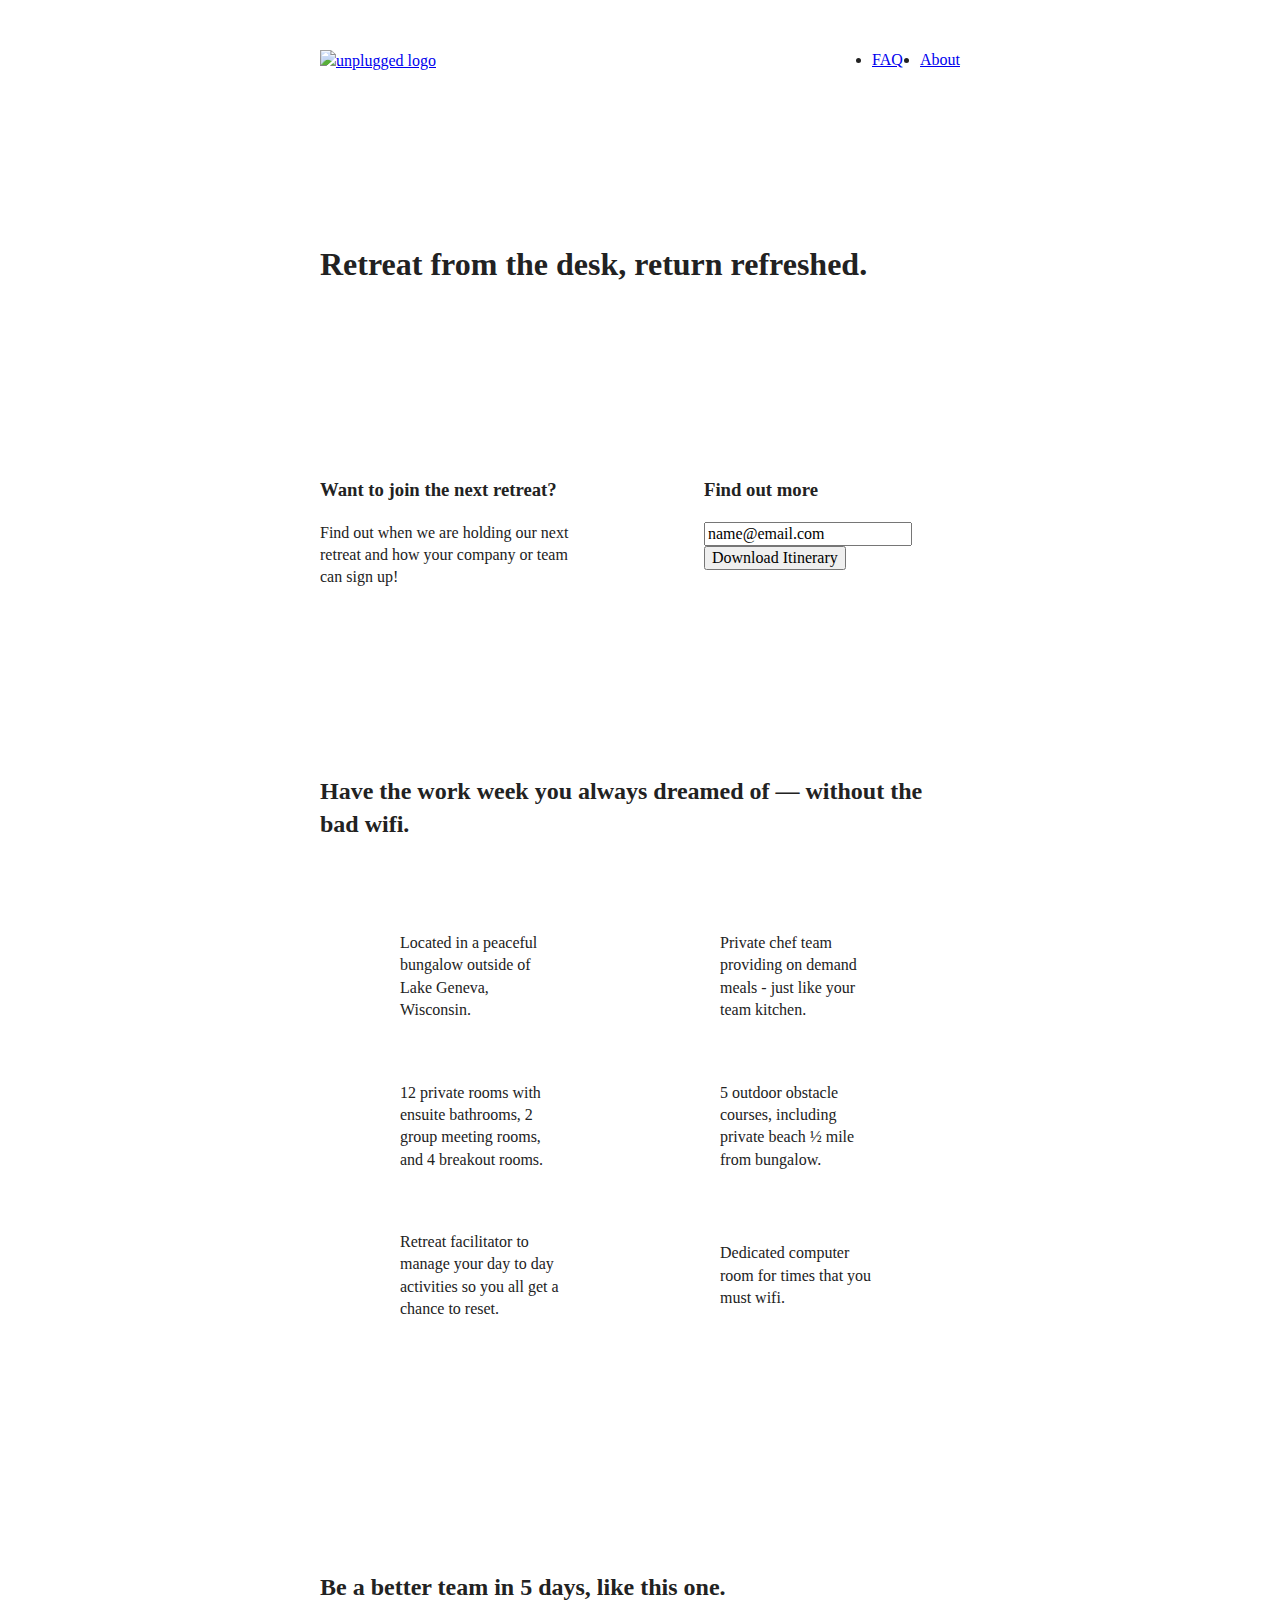
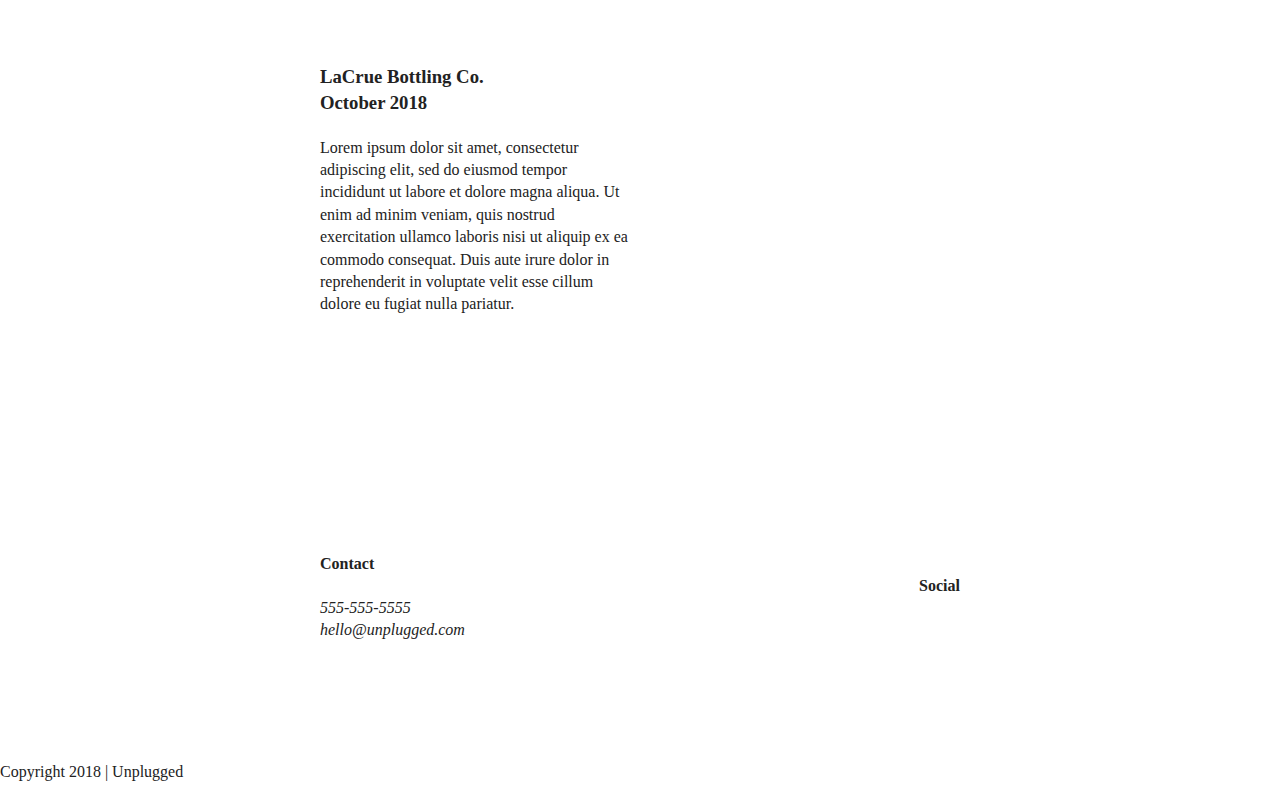
==== index.html @ 5e1733cb "Added breakpoint and code for tablets" ====
<!DOCTYPE html>
<html class="no-js" lang="">
  <head>
    <meta charset="utf-8" />
    <title>Unplugged Retreat</title>
    <meta name="description" content="" />
    <meta name="viewport" content="width=device-width, initial-scale=1" />

    <meta property="og:title" content="" />
    <meta property="og:type" content="" />
    <meta property="og:url" content="" />
    <meta property="og:image" content="" />

    <link rel="manifest" href="site.webmanifest" />
    <link rel="apple-touch-icon" href="icon.png" />
    <!-- Place favicon.ico in the root directory -->

    <link rel="stylesheet" href="css/normalize.css" />
    <link rel="stylesheet" href="css/main.css" />

    <meta name="theme-color" content="#fafafa" />
  </head>

  <body>
    <!-- Add your site or application content here -->
    <header>
      <div class="content-wrapper">
        <a href="#">
          <img src="" alt="unplugged logo" />
        </a>
        <div class="header-divider"></div>
        <nav>
          <ul>
            <li><a href="faq/index.html">FAQ</a></li>
            <li><a href="about/index.html">About</a></li>
          </ul>
        </nav>
      </div>
    </header>
    <main>
      <section class="hero-area">
        <div class="content-wrapper">
          <h1>Retreat from the desk, return refreshed.</h1>
        </div>
      </section>
      <aside>
        <div class="content-wrapper">
          <div class="form-description">
            <h3>Want to join the next retreat?</h3>
            <p>
              Find out when we are holding our next retreat and how your company
              or team can sign up!
            </p>
          </div>
          <div class="form">
            <h3>Find out more</h3>
            <input type="text" name="name" value="name@email.com" />
            <input type="button" value="Download Itinerary" />
          </div>
        </div>
        <!-- aside content wrapper ends -->
      </aside>
      <!--aside content wrapper ends-->
  
    <section class="features">
      <div class="content-wrapper">
        <h2>
          Have the work week you always dreamed of — without the bad wifi.
        </h2>
        <div class="features-items">
          <article>
            <p class="fontawesome-icon"></p>
            <p class="features-item-description">
              Located in a peaceful bungalow outside of Lake Geneva, Wisconsin.
            </p>
          </article>
          <article>
            <p class="fontawesome-icon"></p>
            <p class="features-item-description">
              Private chef team providing on demand meals - just like your team
              kitchen.
            </p>
          </article>
          <article>
            <p class="fontawesome-icon">
            </p>
            <p class="features-item-description">
              12 private rooms with ensuite bathrooms, 2 group meeting rooms, and 4 breakout rooms.
            </p>
          </article>
          <article>
            <p class="fontawesome-icon"></p>
            <p class="features-item-description">
              5 outdoor obstacle courses, including private beach ½ mile from
              bungalow.
            </p>
          </article>
          <article>
            <p class="fontawesome-icon"></p>
            <p class="features-item-description">
              Retreat facilitator to manage your day to day activities so you
              all get a chance to reset.
            </p>
          </article>
          <article>
            <p class="fontawesome-icon"></p>
            <p class="features-item-description">
              Dedicated computer room for times that you must wifi.
            </p>
          </article>
        </div>
      </div>
    </section>
    <section class="reviews">
      <div class="content-wrapper">
        <h2>Be a better team in 5 days, like this one.</h2>
        <article>
          <div>
            <h3>LaCrue Bottling Co. October 2018</h3>
            <p>
              Lorem ipsum dolor sit amet, consectetur adipiscing elit, sed do
              eiusmod tempor incididunt ut labore et dolore magna aliqua. Ut
              enim ad minim veniam, quis nostrud exercitation ullamco laboris
              nisi ut aliquip ex ea commodo consequat. Duis aute irure dolor in
              reprehenderit in voluptate velit esse cillum dolore eu fugiat
              nulla pariatur.
            </p>
          </div>
        </article>
      </div>
    </section>
  </main>
  <!-- main wrapper -->
  <footer>
    <div class="content-wrapper">
      <div class="footer-content">
        <div class="contact">
          <h4>Contact</h4>
          <address>
            <p>
              555-555-5555<br>
              hello@unplugged.com
            </p>
          </address>
        </div>
        <div class="social">
          <h4>Social</h4>
          <div class="social-icons">
            <p>
              <a href="https://www.facebook.com/Skillcrush/" target="_blank"></a>
            </p>
            <p>
              <a href="https://twitter.com/Skillcrush" target="_blank"></a>
            </p>
            <p>
              <a href="https://www.instagram.com/skillcrush/" target="_blank"></a>
            </p>
          </div>
        </div>
      </div>
      <!-- footer content ends -->
    </div>
    <!--footer content-wrapper ends-->
    <div class="copyright">
      <p>Copyright 2018 | Unplugged</p>
    </div>
  </footer>

    <script src="js/vendor/modernizr-3.11.2.min.js"></script>
    <script src="js/plugins.js"></script>
    <script src="js/main.js"></script>

    <!-- Google Analytics: change UA-XXXXX-Y to be your site's ID. -->
    <script>
      window.ga = function () {
        ga.q.push(arguments);
      };
      ga.q = [];
      ga.l = +new Date();
      ga("create", "UA-XXXXX-Y", "auto");
      ga("set", "anonymizeIp", true);
      ga("set", "transport", "beacon");
      ga("send", "pageview");
    </script>
    <script src="https://www.google-analytics.com/analytics.js" async></script>
  </body>
</html>
---- css/main.css ----
/*! HTML5 Boilerplate v8.0.0 | MIT License | https://html5boilerplate.com/ */

/* main.css 2.1.0 | MIT License | https://github.com/h5bp/main.css#readme */
/*
 * What follows is the result of much research on cross-browser styling.
 * Credit left inline and big thanks to Nicolas Gallagher, Jonathan Neal,
 * Kroc Camen, and the H5BP dev community and team.
 */

/* ==========================================================================
   Base styles: opinionated defaults
   ========================================================================== */

html {
  color: #222;
  font-size: 1em;
  line-height: 1.4;
}

/*
 * Remove text-shadow in selection highlight:
 * https://twitter.com/miketaylr/status/12228805301
 *
 * Vendor-prefixed and regular ::selection selectors cannot be combined:
 * https://stackoverflow.com/a/16982510/7133471
 *
 * Customize the background color to match your design.
 */

::-moz-selection {
  background: #b3d4fc;
  text-shadow: none;
}

::selection {
  background: #b3d4fc;
  text-shadow: none;
}

/*
 * A better looking default horizontal rule
 */

hr {
  display: block;
  height: 1px;
  border: 0;
  border-top: 1px solid #ccc;
  margin: 1em 0;
  padding: 0;
}

/*
 * Remove the gap between audio, canvas, iframes,
 * images, videos and the bottom of their containers:
 * https://github.com/h5bp/html5-boilerplate/issues/440
 */

audio,
canvas,
iframe,
img,
svg,
video {
  vertical-align: middle;
}

/*
 * Remove default fieldset styles.
 */

fieldset {
  border: 0;
  margin: 0;
  padding: 0;
}

/*
 * Allow only vertical resizing of textareas.
 */

textarea {
  resize: vertical;
}

/* ==========================================================================
   Author's custom styles
   ========================================================================== */

.content-wrapper {
  width: 90%;
  margin: 50px 0;
}

/* -----------Base Header - Footer Styles-------- */

header,
footer {
  display: flex;
  justify-content: center;
  align-items: center;
  flex-flow: row wrap;
}

header {
  padding: 15px 0;
}

header .content-wrapper {
  display: flex;
  justify-content: center;
  align-items: center;
  flex-flow: row wrap;
  margin: 0;
}

.header-divider {
  width: 100%;
  height: 1px;
  margin: 10px 0 20px 0;
}

header nav {
  display: flex;
  justify-content: space-around;
  align-items: center;
  flex-flow: row wrap;
  width: 60%;
}

header nav ul {
  display: flex;
  justify-content: space-around;
  width: 100%;
}

footer {
  flex-direction: column;
}

footer p {
  margin: 0;
}

footer .content-wrapper {
  width: 55%;
  margin: 50px 0;
}

footer .contact {
  margin-bottom: 50px;
}

footer .social-icons {
  display: flex;
  justify-content: space-around;
  align-items: center;
}

footer .social-icons p {
  display: flex;
  justify-content: center;
  align-items: center;
}

footer .copyright {
  margin: 20px 0;
}

/* -----------Mobile Styles - Homeage-------- */

/* Hero Area */

.hero-area {
  display: flex;
  justify-content: center;
  flex-flow: row wrap;
}

/* Aside */

aside {
  display: flex;
  justify-content: center;
  align-items: center;
  flex-flow: row wrap;
}

/* Features */

.features {
  display: flex;
  justify-content: center;
  flex-flow: row wrap;
}

.features h2 {
  margin-bottom: 60px;
}

.features article {
  width: 63%;
  margin: 30px 0;
}

.features .features-items {
  display: flex;
  justify-content: center;
  align-items: center;
  flex-flow: row wrap;
}

.features p {
  margin: 0;
}

/* Reviews */

.reviews {
  display: flex;
  justify-content: center;
  flex-flow: row wrap;
}

.reviews h2 {
  margin-bottom: 40px;
}

.reviews h3 {
  width: 55%;
  margin: 20px 0;
}
/* -----------Mobile Styles - About Page-------- */

.mission {
  display: flex;
  justify-content: center;
  align-items: center;
  flex-flow: row wrap;
}

.contact-section {
  display: flex;
  justify-content: center;
  align-items: center;
  flex-flow: row wrap;
}

.contact-content p {
  margin: 0;
}

/* -----------Mobile Styles - FAQ Page-------- */

.faq {
  display: flex;
  justify-content: center;
  align-items: center;
  flex-flow: row wrap;
}

.faq .content-wrapper {
  margin: 50px 0 0 0;
  display: flex;
  justify-content: center;
  align-items: center;
  flex-flow: row wrap;
}

.faq h2 {
  margin-bottom: 40px;
}

.faq-content {
  margin-bottom: 50px;
}

/* ==========================================================================
   Helper classes
   ========================================================================== */

/*
 * Hide visually and from screen readers
 */

.hidden,
[hidden] {
  display: none !important;
}

/*
 * Hide only visually, but have it available for screen readers:
 * https://snook.ca/archives/html_and_css/hiding-content-for-accessibility
 *
 * 1. For long content, line feeds are not interpreted as spaces and small width
 *    causes content to wrap 1 word per line:
 *    https://medium.com/@jessebeach/beware-smushed-off-screen-accessible-text-5952a4c2cbfe
 */

.sr-only {
  border: 0;
  clip: rect(0, 0, 0, 0);
  height: 1px;
  margin: -1px;
  overflow: hidden;
  padding: 0;
  position: absolute;
  white-space: nowrap;
  width: 1px;
  /* 1 */
}

/*
 * Extends the .sr-only class to allow the element
 * to be focusable when navigated to via the keyboard:
 * https://www.drupal.org/node/897638
 */

.sr-only.focusable:active,
.sr-only.focusable:focus {
  clip: auto;
  height: auto;
  margin: 0;
  overflow: visible;
  position: static;
  white-space: inherit;
  width: auto;
}

/*
 * Hide visually and from screen readers, but maintain layout
 */

.invisible {
  visibility: hidden;
}

/*
 * Clearfix: contain floats
 *
 * For modern browsers
 * 1. The space content is one way to avoid an Opera bug when the
 *    `contenteditable` attribute is included anywhere else in the document.
 *    Otherwise it causes space to appear at the top and bottom of elements
 *    that receive the `clearfix` class.
 * 2. The use of `table` rather than `block` is only necessary if using
 *    `:before` to contain the top-margins of child elements.
 */

.clearfix::before,
.clearfix::after {
  content: " ";
  display: table;
}

.clearfix::after {
  clear: both;
}

/* ==========================================================================
   EXAMPLE Media Queries for Responsive Design.
   These examples override the primary ('mobile first') styles.
   Modify as content requires.
   ========================================================================== */

@media only screen and (min-width: 768px) {
  /* Tablet styles here */
  /* General styles */
  .content-wrapper {
    max-width: 640px;
    margin: 100px 0;
  }

  /* Header */
  header {
    justify-content: space-around;
    padding: 33px 0;
  }

  header .content-wrapper {
    width: 100%;
    justify-content: space-between;
  }

  header nav {
    width: 20%;
  }

  header nav ul {
    justify-content: space-between;
  }

  .header-divider {
    display: none;
  }

  /* Hero area */

  /* Aside */
  aside .content-wrapper {
    margin: 50px 0;
    display: flex;
    justify-content: space-between;
    flex-flow: row wrap;
  }

  aside .content-wrapper .form-description,
  aside .content-wrapper .form {
    width: 40%;
    margin: 0;
  }

  /* Features */

  .features article {
    display: flex;
    justify-content: center;
    flex-flow: column wrap;
    align-items: center;
    flex-basis: 50%;
  }

  .features .features-item-description {
    width: 50%;
  }

  /* Reviews */

  .reviews article {
    display: flex;
    justify-content: space-between;
  }

  .reviews article div {
    width: 49%;
  }

  /* Footer */

  footer .content-wrapper {
    width: 65%;
    margin: 100px 0;
  }

  .footer-content {
    display: flex;
    justify-content: space-between;
    align-items: center;
  }

  footer .contact {
    margin-bottom: 0;
  }

  footer .copyright {
    width: 100%;
  }
  /* About page */

  .mission-content {
    display: flex;
    justify-content: space-between;
    align-items: center;
    padding-top: 20px;
  }

  .mission-content p {
    width: 45%;
  }

  .contact-section .content-wrapper h2 {
    width: 80%;
  }

  .contact-content {
    display: flex;
    justify-content: space-between;
    align-items: flex-start;
  }

  /* FAQ page */

  .faq .content-wrapper {
    justify-content: space-between;
  }

  .faq-content {
    flex-basis: 45%;
  }

  .faq h2 {
    width: 100%;
  }
}

@media only screen and (min-width: 1200px) {
  /* Desktop styles here */
}

/* ==========================================================================
   Print styles.
   Inlined to avoid the additional HTTP request:
   https://www.phpied.com/delay-loading-your-print-css/
   ========================================================================== */

@media print {
  *,
  *::before,
  *::after {
    background: #fff !important;
    color: #000 !important;
    /* Black prints faster */
    box-shadow: none !important;
    text-shadow: none !important;
  }

  a,
  a:visited {
    text-decoration: underline;
  }

  a[href]::after {
    content: " (" attr(href) ")";
  }

  abbr[title]::after {
    content: " (" attr(title) ")";
  }

  /*
   * Don't show links that are fragment identifiers,
   * or use the `javascript:` pseudo protocol
   */
  a[href^="#"]::after,
  a[href^="javascript:"]::after {
    content: "";
  }

  pre {
    white-space: pre-wrap !important;
  }

  pre,
  blockquote {
    border: 1px solid #999;
    page-break-inside: avoid;
  }

  /*
   * Printing Tables:
   * https://web.archive.org/web/20180815150934/http://css-discuss.incutio.com/wiki/Printing_Tables
   */
  thead {
    display: table-header-group;
  }

  tr,
  img {
    page-break-inside: avoid;
  }

  p,
  h2,
  h3 {
    orphans: 3;
    widows: 3;
  }

  h2,
  h3 {
    page-break-after: avoid;
  }
}
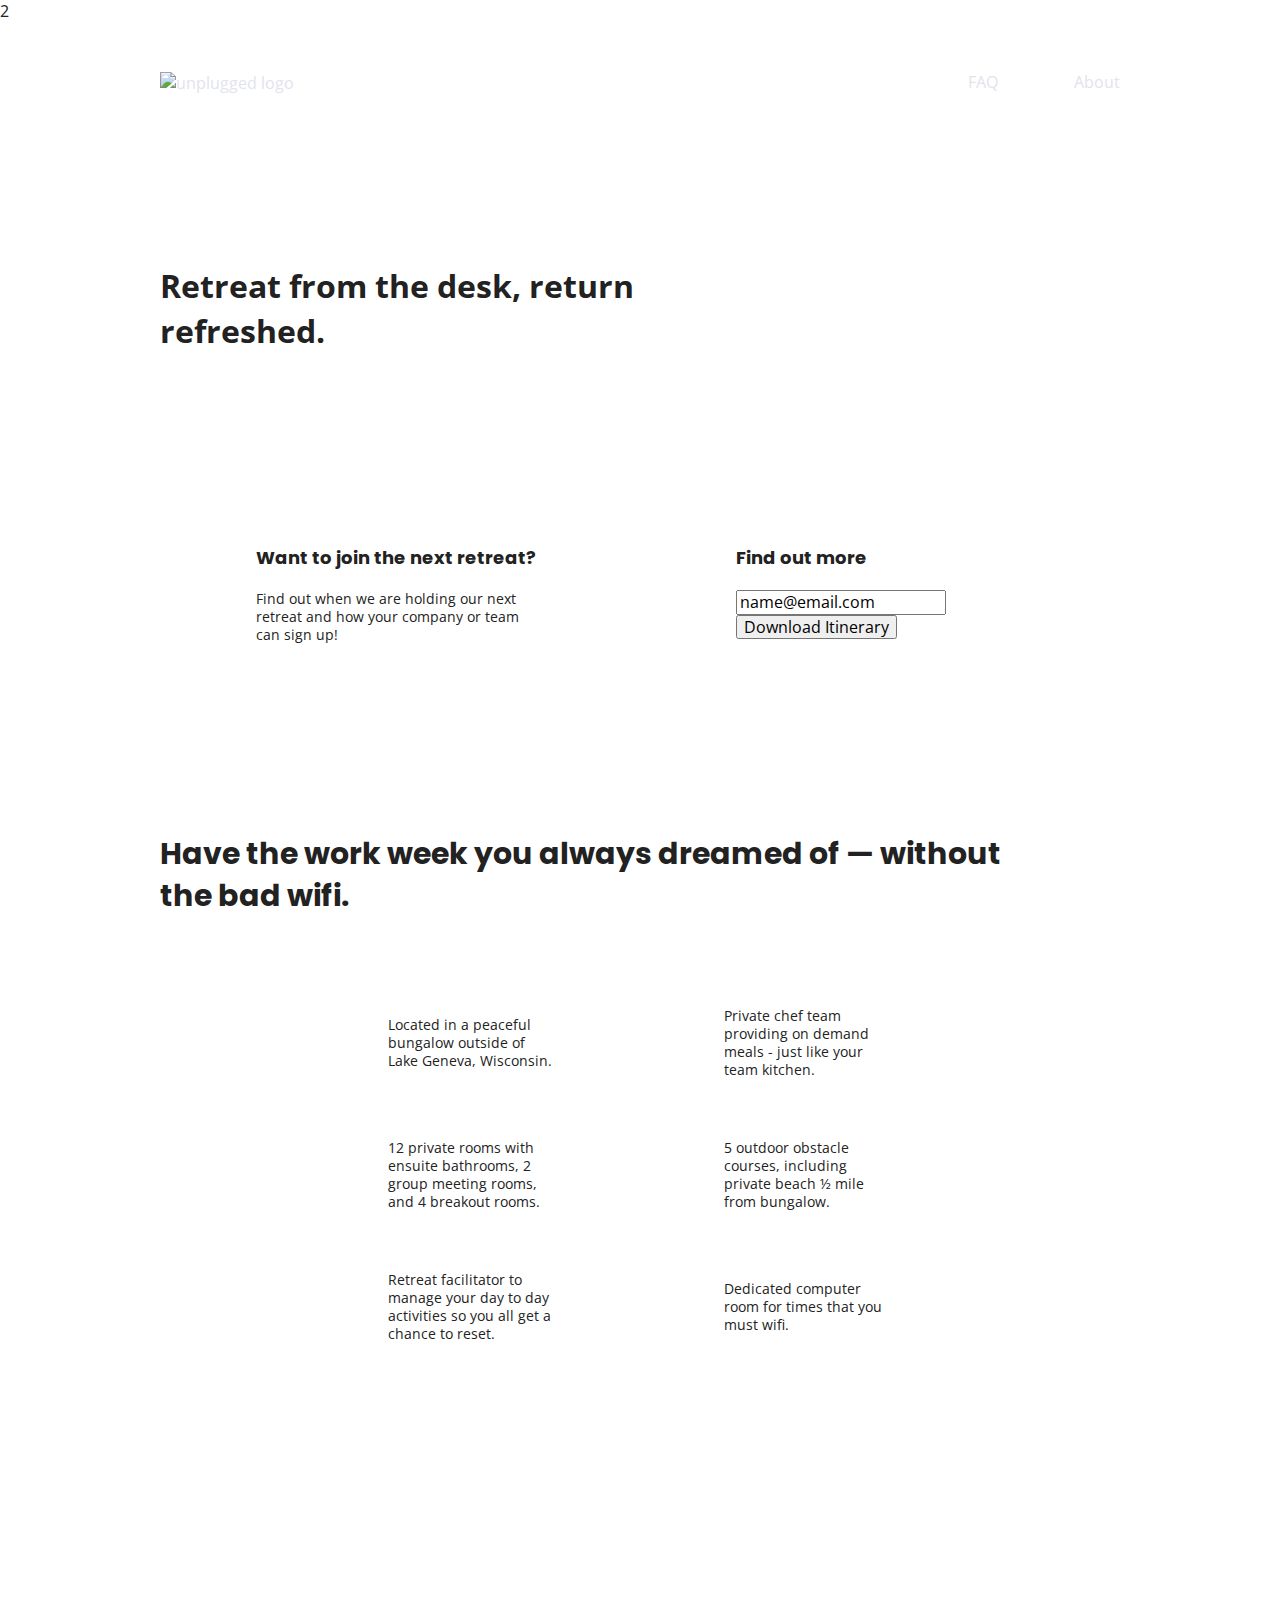
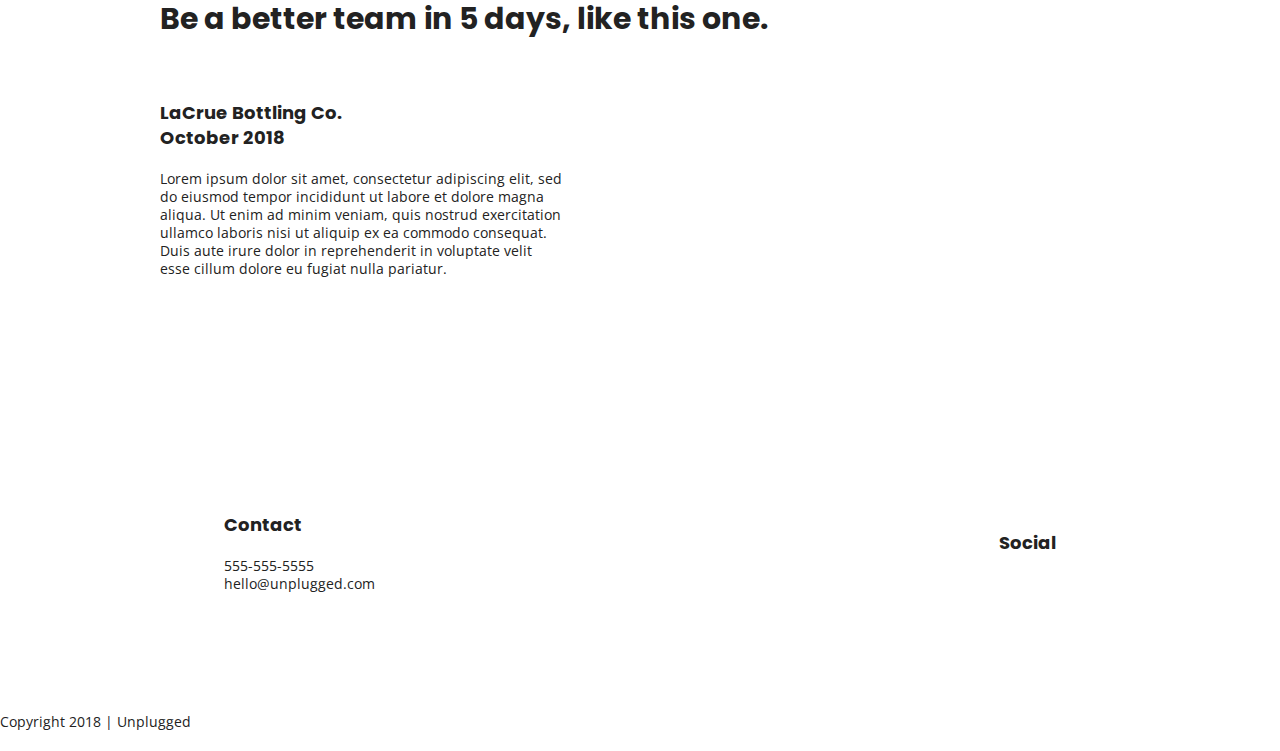
==== commit 36b2c00e: "Added Global Styles" ====
--- a/index.html
+++ b/index.html
@@ -15,6 +15,12 @@
     <link rel="apple-touch-icon" href="icon.png" />
     <!-- Place favicon.ico in the root directory -->
 
+    2
+    <!-- Google Fonts -->
+    <link
+      href="https://fonts.googleapis.com/css?family=Open+Sans:400,700|Poppins:500,700"
+      rel="stylesheet"
+    />
     <link rel="stylesheet" href="css/normalize.css" />
     <link rel="stylesheet" href="css/main.css" />
 
@@ -61,110 +67,117 @@
         <!-- aside content wrapper ends -->
       </aside>
       <!--aside content wrapper ends-->
-  
-    <section class="features">
+
+      <section class="features">
+        <div class="content-wrapper">
+          <h2>
+            Have the work week you always dreamed of — without the bad wifi.
+          </h2>
+          <div class="features-items">
+            <article>
+              <p class="fontawesome-icon"></p>
+              <p class="features-item-description">
+                Located in a peaceful bungalow outside of Lake Geneva,
+                Wisconsin.
+              </p>
+            </article>
+            <article>
+              <p class="fontawesome-icon"></p>
+              <p class="features-item-description">
+                Private chef team providing on demand meals - just like your
+                team kitchen.
+              </p>
+            </article>
+            <article>
+              <p class="fontawesome-icon"></p>
+              <p class="features-item-description">
+                12 private rooms with ensuite bathrooms, 2 group meeting rooms,
+                and 4 breakout rooms.
+              </p>
+            </article>
+            <article>
+              <p class="fontawesome-icon"></p>
+              <p class="features-item-description">
+                5 outdoor obstacle courses, including private beach ½ mile from
+                bungalow.
+              </p>
+            </article>
+            <article>
+              <p class="fontawesome-icon"></p>
+              <p class="features-item-description">
+                Retreat facilitator to manage your day to day activities so you
+                all get a chance to reset.
+              </p>
+            </article>
+            <article>
+              <p class="fontawesome-icon"></p>
+              <p class="features-item-description">
+                Dedicated computer room for times that you must wifi.
+              </p>
+            </article>
+          </div>
+        </div>
+      </section>
+      <section class="reviews">
+        <div class="content-wrapper">
+          <h2>Be a better team in 5 days, like this one.</h2>
+          <article>
+            <div>
+              <h3>LaCrue Bottling Co. October 2018</h3>
+              <p>
+                Lorem ipsum dolor sit amet, consectetur adipiscing elit, sed do
+                eiusmod tempor incididunt ut labore et dolore magna aliqua. Ut
+                enim ad minim veniam, quis nostrud exercitation ullamco laboris
+                nisi ut aliquip ex ea commodo consequat. Duis aute irure dolor
+                in reprehenderit in voluptate velit esse cillum dolore eu fugiat
+                nulla pariatur.
+              </p>
+            </div>
+          </article>
+        </div>
+      </section>
+    </main>
+    <!-- main wrapper -->
+    <footer>
       <div class="content-wrapper">
-        <h2>
-          Have the work week you always dreamed of — without the bad wifi.
-        </h2>
-        <div class="features-items">
-          <article>
-            <p class="fontawesome-icon"></p>
-            <p class="features-item-description">
-              Located in a peaceful bungalow outside of Lake Geneva, Wisconsin.
-            </p>
-          </article>
-          <article>
-            <p class="fontawesome-icon"></p>
-            <p class="features-item-description">
-              Private chef team providing on demand meals - just like your team
-              kitchen.
-            </p>
-          </article>
-          <article>
-            <p class="fontawesome-icon">
-            </p>
-            <p class="features-item-description">
-              12 private rooms with ensuite bathrooms, 2 group meeting rooms, and 4 breakout rooms.
-            </p>
-          </article>
-          <article>
-            <p class="fontawesome-icon"></p>
-            <p class="features-item-description">
-              5 outdoor obstacle courses, including private beach ½ mile from
-              bungalow.
-            </p>
-          </article>
-          <article>
-            <p class="fontawesome-icon"></p>
-            <p class="features-item-description">
-              Retreat facilitator to manage your day to day activities so you
-              all get a chance to reset.
-            </p>
-          </article>
-          <article>
-            <p class="fontawesome-icon"></p>
-            <p class="features-item-description">
-              Dedicated computer room for times that you must wifi.
-            </p>
-          </article>
-        </div>
+        <div class="footer-content">
+          <div class="contact">
+            <h4>Contact</h4>
+            <address>
+              <p>
+                555-555-5555<br />
+                hello@unplugged.com
+              </p>
+            </address>
+          </div>
+          <div class="social">
+            <h4>Social</h4>
+            <div class="social-icons">
+              <p>
+                <a
+                  href="https://www.facebook.com/Skillcrush/"
+                  target="_blank"
+                ></a>
+              </p>
+              <p>
+                <a href="https://twitter.com/Skillcrush" target="_blank"></a>
+              </p>
+              <p>
+                <a
+                  href="https://www.instagram.com/skillcrush/"
+                  target="_blank"
+                ></a>
+              </p>
+            </div>
+          </div>
+        </div>
+        <!-- footer content ends -->
       </div>
-    </section>
-    <section class="reviews">
-      <div class="content-wrapper">
-        <h2>Be a better team in 5 days, like this one.</h2>
-        <article>
-          <div>
-            <h3>LaCrue Bottling Co. October 2018</h3>
-            <p>
-              Lorem ipsum dolor sit amet, consectetur adipiscing elit, sed do
-              eiusmod tempor incididunt ut labore et dolore magna aliqua. Ut
-              enim ad minim veniam, quis nostrud exercitation ullamco laboris
-              nisi ut aliquip ex ea commodo consequat. Duis aute irure dolor in
-              reprehenderit in voluptate velit esse cillum dolore eu fugiat
-              nulla pariatur.
-            </p>
-          </div>
-        </article>
+      <!--footer content-wrapper ends-->
+      <div class="copyright">
+        <p>Copyright 2018 | Unplugged</p>
       </div>
-    </section>
-  </main>
-  <!-- main wrapper -->
-  <footer>
-    <div class="content-wrapper">
-      <div class="footer-content">
-        <div class="contact">
-          <h4>Contact</h4>
-          <address>
-            <p>
-              555-555-5555<br>
-              hello@unplugged.com
-            </p>
-          </address>
-        </div>
-        <div class="social">
-          <h4>Social</h4>
-          <div class="social-icons">
-            <p>
-              <a href="https://www.facebook.com/Skillcrush/" target="_blank"></a>
-            </p>
-            <p>
-              <a href="https://twitter.com/Skillcrush" target="_blank"></a>
-            </p>
-            <p>
-              <a href="https://www.instagram.com/skillcrush/" target="_blank"></a>
-            </p>
-          </div>
-        </div>
-      </div>
-      <!-- footer content ends -->
-    </div>
-    <!--footer content-wrapper ends-->
-    <div class="copyright">
-      <p>Copyright 2018 | Unplugged</p>
-    </div>
-  </footer>
+    </footer>
 
     <script src="js/vendor/modernizr-3.11.2.min.js"></script>
     <script src="js/plugins.js"></script>
--- a/css/main.css
+++ b/css/main.css
@@ -86,6 +86,56 @@
 /* ==========================================================================
    Author's custom styles
    ========================================================================== */
+
+   /* Global Styles */
+
+   html {
+    font-size: 16px;
+   }
+
+   body {
+    font-family: "Open Sans", sans-serif;
+    font-size: 1em;
+    text-align: left;
+   }
+
+   ul,
+   ol {
+    list-style-type: none;
+   }
+
+   a {
+    color: #e2e3ed;
+    text-decoration: none;
+   }
+
+   h2 {
+    font-family: "Poppins", sans-serif;
+    font-size: 1.875em;
+   }
+
+   h3,
+   h4 {
+    font-family: "Poppins", sans-serif;
+    margin: 20px 0;
+    font-size: 1.125em;
+   }
+
+   p {
+    font-size: .875em;
+    line-height: 1.285em;
+   }
+   img {
+
+   }
+
+   figure {
+
+   }
+
+   address {
+    font-style: normal;
+   }
 
 .content-wrapper {
   width: 90%;
@@ -495,6 +545,52 @@
 
 @media only screen and (min-width: 1200px) {
   /* Desktop styles here */
+  /* General styles */
+  .content-wrapper {
+    max-width: 960px;
+  }
+
+  /* Hero area */
+  .hero-area h1 {
+    width: 60%;
+  }
+
+  /* Aside Area */
+  aside .content-wrapper {
+    justify-content: space-around;
+  }
+
+  aside .content-wrapper .form-description,
+  aside .content-wrapper .form {
+      width: 30%;
+  }
+
+  /* Features Area */
+  .features h2 {
+    width: 90%;
+  }
+
+  .features article {
+    flex-basis: 35%;
+  }
+
+  /* Reviews Area */
+  .reviews article div {
+    width: 42%;
+  }
+
+  /* About Page */
+
+  .mission h2,
+  .contact-section .content-wrapper h2 {
+    width: 95%;
+  }
+
+  /* FAQ Page */
+
+  .faq h2 {
+    width: 100%;
+  }
 }
 
 /* ==========================================================================
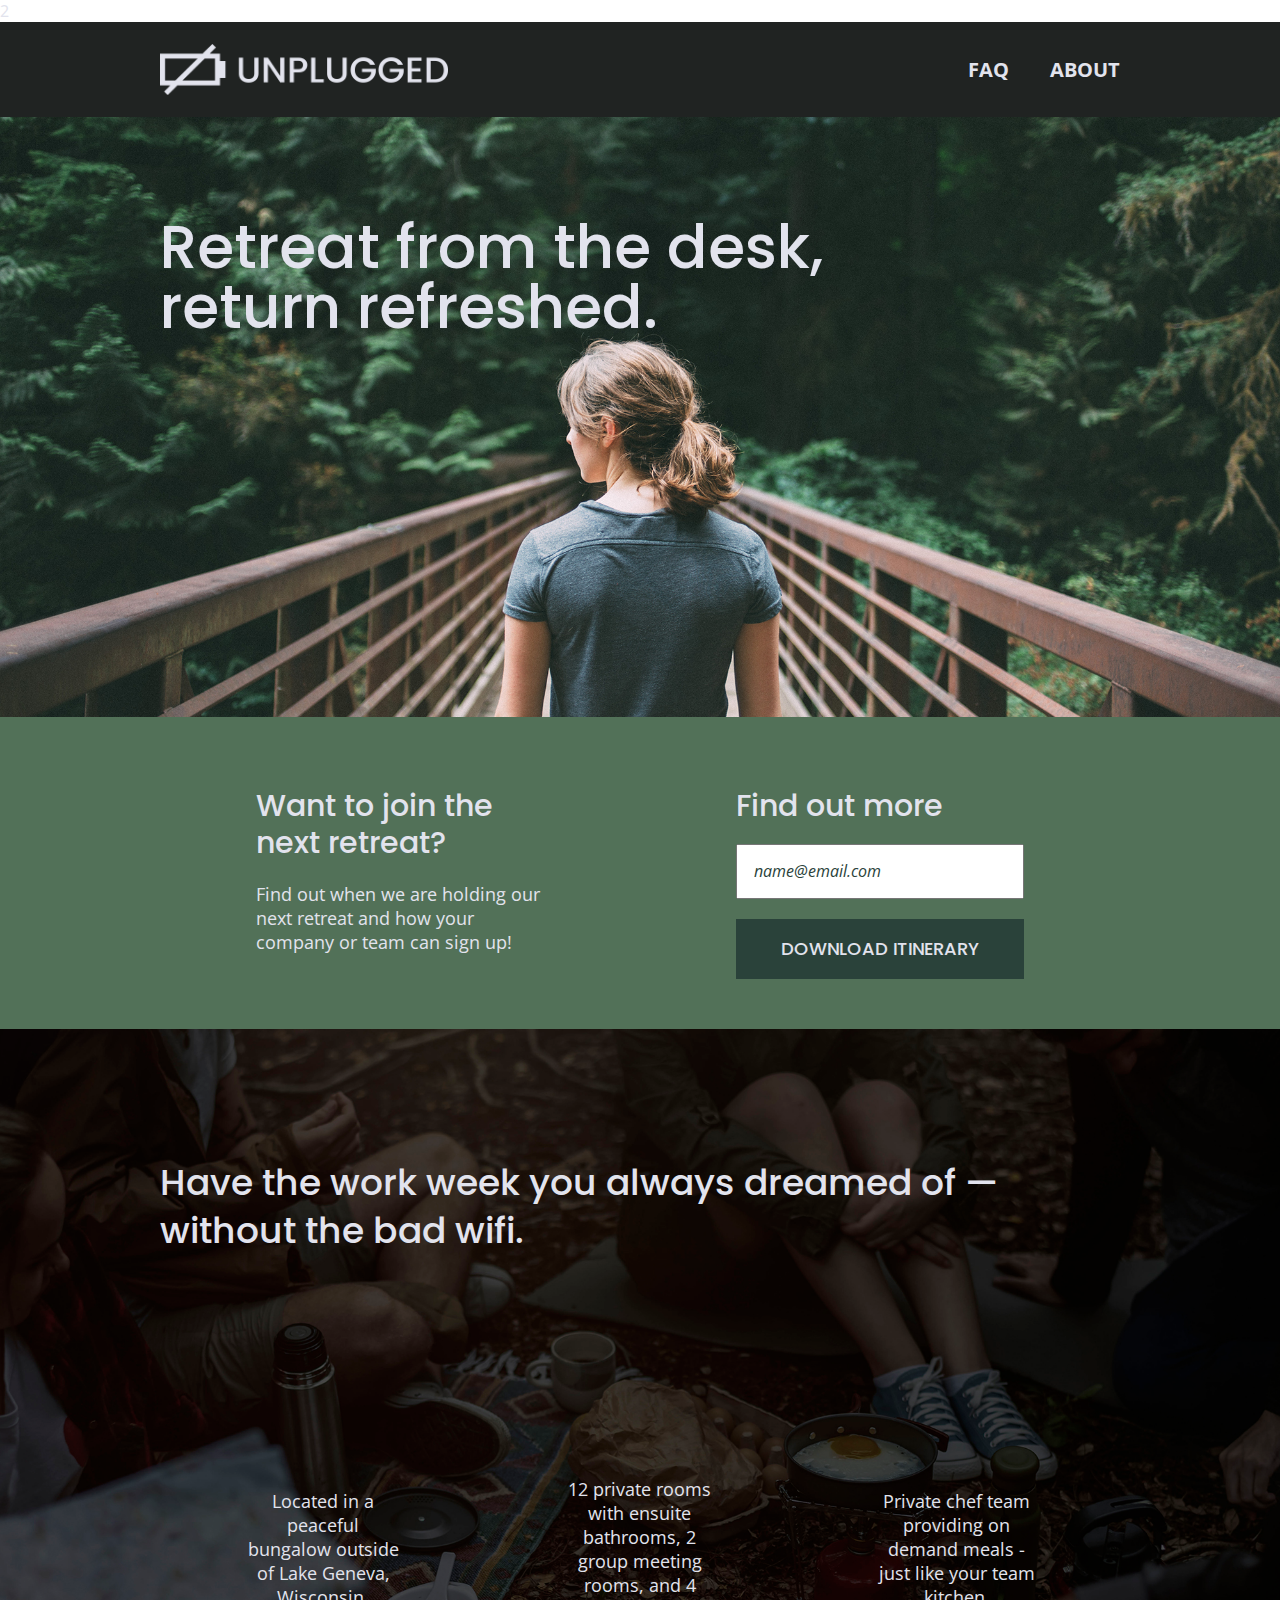
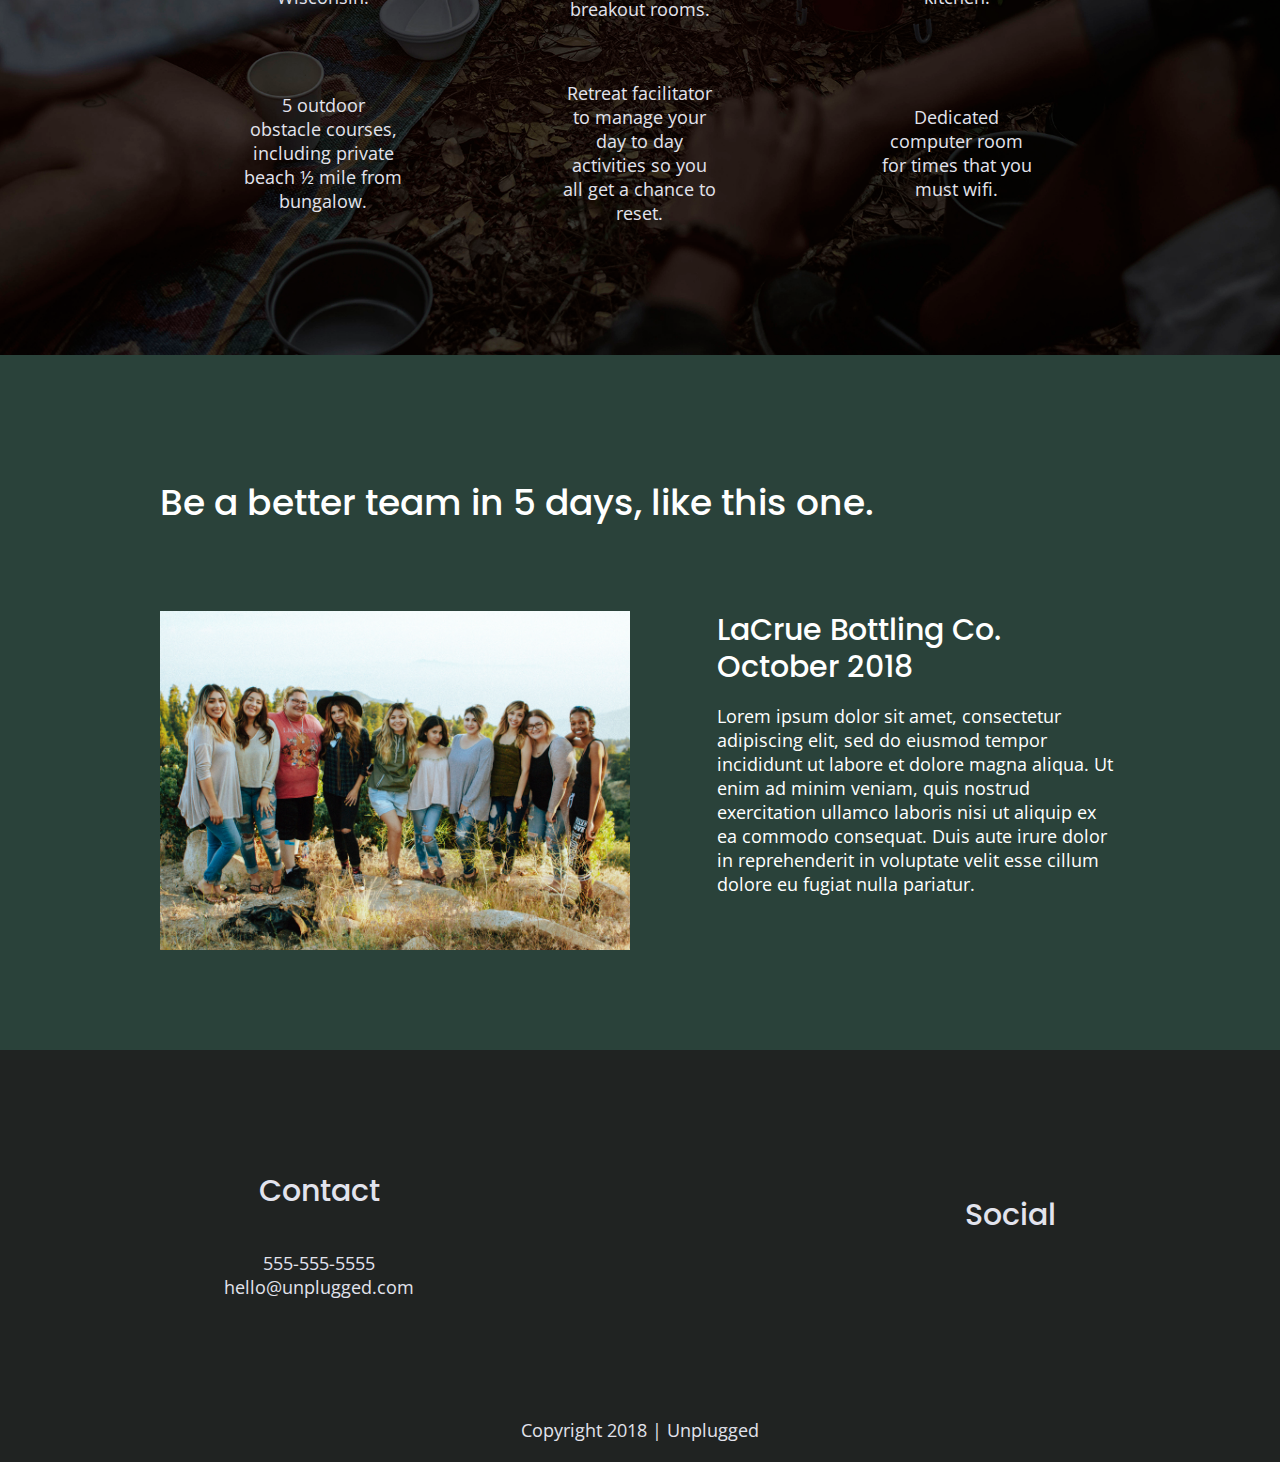
==== commit ac0937fd: "Added images and backgrounds, made responsive" ====
--- a/index.html
+++ b/index.html
@@ -31,9 +31,11 @@
     <!-- Add your site or application content here -->
     <header>
       <div class="content-wrapper">
-        <a href="#">
-          <img src="" alt="unplugged logo" />
-        </a>
+        <figure>
+          <a href="#">
+            <img src="img/unpluggedlogo.png" alt="unplugged logo" />
+          </a>
+        </figure>
         <div class="header-divider"></div>
         <nav>
           <ul>
@@ -84,6 +86,13 @@
             <article>
               <p class="fontawesome-icon"></p>
               <p class="features-item-description">
+                12 private rooms with ensuite bathrooms, 2 group meeting rooms,
+                and 4 breakout rooms.           
+              </p>
+            </article>
+            <article>
+              <p class="fontawesome-icon"></p>
+              <p class="features-item-description">
                 Private chef team providing on demand meals - just like your
                 team kitchen.
               </p>
@@ -91,13 +100,6 @@
             <article>
               <p class="fontawesome-icon"></p>
               <p class="features-item-description">
-                12 private rooms with ensuite bathrooms, 2 group meeting rooms,
-                and 4 breakout rooms.
-              </p>
-            </article>
-            <article>
-              <p class="fontawesome-icon"></p>
-              <p class="features-item-description">
                 5 outdoor obstacle courses, including private beach ½ mile from
                 bungalow.
               </p>
@@ -122,6 +124,9 @@
         <div class="content-wrapper">
           <h2>Be a better team in 5 days, like this one.</h2>
           <article>
+            <figure>
+              <img src="img/unplugged-retreat-lacrue.jpg" alt="Group of happy people at an outdoor retreat.">
+            </figure>
             <div>
               <h3>LaCrue Bottling Co. October 2018</h3>
               <p>
--- a/css/main.css
+++ b/css/main.css
@@ -87,55 +87,58 @@
    Author's custom styles
    ========================================================================== */
 
-   /* Global Styles */
-
-   html {
-    font-size: 16px;
-   }
-
-   body {
-    font-family: "Open Sans", sans-serif;
-    font-size: 1em;
-    text-align: left;
-   }
-
-   ul,
-   ol {
-    list-style-type: none;
-   }
-
-   a {
-    color: #e2e3ed;
-    text-decoration: none;
-   }
-
-   h2 {
-    font-family: "Poppins", sans-serif;
-    font-size: 1.875em;
-   }
-
-   h3,
-   h4 {
-    font-family: "Poppins", sans-serif;
-    margin: 20px 0;
-    font-size: 1.125em;
-   }
-
-   p {
-    font-size: .875em;
-    line-height: 1.285em;
-   }
-   img {
-
-   }
-
-   figure {
-
-   }
-
-   address {
-    font-style: normal;
-   }
+/* Global Styles */
+
+html {
+  font-size: 16px;
+}
+
+body {
+  font-family: "Open Sans", sans-serif;
+  font-size: 1em;
+  text-align: left;
+  color: #e2e3ed;
+}
+
+ul,
+ol {
+  list-style-type: none;
+}
+
+a {
+  color: #e2e3ed;
+  text-decoration: none;
+}
+
+h2 {
+  font-family: "Poppins", sans-serif;
+  font-size: 1.875em;
+  font-weight: 500;
+}
+
+h3,
+h4 {
+  font-family: "Poppins", sans-serif;
+  margin: 20px 0;
+  font-size: 1.125em;
+  font-weight: 500;
+}
+
+p {
+  font-size: 0.875em;
+  line-height: 1.285;
+}
+img {
+  width: 100%;
+}
+
+figure {
+  margin: 0;
+}
+
+address {
+  font-style: normal;
+}
 
 .content-wrapper {
   width: 90%;
@@ -150,6 +153,7 @@
   justify-content: center;
   align-items: center;
   flex-flow: row wrap;
+  background-color: #202322;
 }
 
 header {
@@ -168,6 +172,7 @@
   width: 100%;
   height: 1px;
   margin: 10px 0 20px 0;
+  background-color: #3a3a3a;
 }
 
 header nav {
@@ -176,6 +181,9 @@
   align-items: center;
   flex-flow: row wrap;
   width: 60%;
+  font-size: 1.125em;
+  font-weight: 700;
+  text-transform: uppercase;
 }
 
 header nav ul {
@@ -184,8 +192,13 @@
   width: 100%;
 }
 
+header nav ul li {
+  font-size: 1.125em;
+}
+
 footer {
   flex-direction: column;
+  text-align: center;
 }
 
 footer p {
@@ -209,7 +222,7 @@
 
 footer .social-icons p {
   display: flex;
-  justify-content: center;
+  justify-content: space-around;
   align-items: center;
 }
 
@@ -217,28 +230,71 @@
   margin: 20px 0;
 }
 
-/* -----------Mobile Styles - Homeage-------- */
+/* -----------Mobile Styles - Homepage-------- */
 
 /* Hero Area */
 
 .hero-area {
-  display: flex;
-  justify-content: center;
-  flex-flow: row wrap;
+  background-image: url("../img/unplugged-retreat.jpg");
+  background-size: cover;
+  background-repeat: no-repeat;
+  background-position: center;
+  min-height: 500px;
+  display: flex;
+  justify-content: center;
+  flex-flow: row wrap;
+}
+
+.hero-area h1 {
+  font-size: 2.25em;
+  font-family: "Poppins", Helvetica, Arial, sans-serif;
+  font-weight: 500;
+  line-height: 1.2;
 }
 
 /* Aside */
 
 aside {
-  display: flex;
-  justify-content: center;
-  align-items: center;
-  flex-flow: row wrap;
+  background-color: #527158;
+  display: flex;
+  justify-content: center;
+  align-items: center;
+  flex-flow: row wrap;
+}
+
+aside .form {
+  margin-top: 30px;
+}
+
+input[type="text"] {
+  box-sizing: border-box;
+  width: 100%;
+  color: #2a423a;
+  font-style: italic;
+  padding: 1em;
+}
+
+input[type="button"] {
+  width: 100%;
+  padding: 20px 0;
+  margin-top: 20px;
+  background-color: #2a423a;
+  font-family: "Poppins", Helvetica, Arial, sans-serif;
+  font-weight: 500;
+  font-size: 1.125em;
+  color: #e2e3ed;
+  border: none;
+  text-align: center;
+  text-transform: uppercase;
 }
 
 /* Features */
 
 .features {
+  background: url('../img/unplugged-retreat-features.jpg');
+  background-size: cover;
+  background-position: center;
+  background-repeat: no-repeat;
   display: flex;
   justify-content: center;
   flex-flow: row wrap;
@@ -262,11 +318,14 @@
 
 .features p {
   margin: 0;
+  text-align: center;
 }
 
 /* Reviews */
 
 .reviews {
+  background-color: #2a423a;
+  color: white;
   display: flex;
   justify-content: center;
   flex-flow: row wrap;
@@ -274,6 +333,7 @@
 
 .reviews h2 {
   margin-bottom: 40px;
+  line-height: 1;
 }
 
 .reviews h3 {
@@ -283,6 +343,7 @@
 /* -----------Mobile Styles - About Page-------- */
 
 .mission {
+  background-color: #527158;
   display: flex;
   justify-content: center;
   align-items: center;
@@ -290,6 +351,7 @@
 }
 
 .contact-section {
+  background-color: #2a423a;
   display: flex;
   justify-content: center;
   align-items: center;
@@ -303,6 +365,8 @@
 /* -----------Mobile Styles - FAQ Page-------- */
 
 .faq {
+  background-color: #527158;
+  color: white;
   display: flex;
   justify-content: center;
   align-items: center;
@@ -319,10 +383,15 @@
 
 .faq h2 {
   margin-bottom: 40px;
+  line-height: 1;
 }
 
 .faq-content {
   margin-bottom: 50px;
+}
+
+.faq-content h4 {
+  line-height: 1.333;
 }
 
 /* ==========================================================================
@@ -421,6 +490,16 @@
     margin: 100px 0;
   }
 
+  h2 {
+    font-size: 2.25em;
+    line-height: 1.333;
+  }
+
+  h3 {
+    font-size: 1.5em;
+    line-height: 1.25;
+  }
+
   /* Header */
   header {
     justify-content: space-around;
@@ -432,6 +511,10 @@
     justify-content: space-between;
   }
 
+  header figure {
+    width: 30%;
+  }
+
   header nav {
     width: 20%;
   }
@@ -445,6 +528,16 @@
   }
 
   /* Hero area */
+
+.hero-area {
+  min-height: 600px;
+}
+
+.hero-area h1 {
+  font-size: 3em;
+  line-height: 1;
+  margin: 0;
+}
 
   /* Aside */
   aside .content-wrapper {
@@ -462,6 +555,10 @@
 
   /* Features */
 
+  .features h2 {
+    margin-bottom: 20%;
+  }
+
   .features article {
     display: flex;
     justify-content: center;
@@ -480,10 +577,19 @@
     display: flex;
     justify-content: space-between;
   }
-
+  .reviews h2 {
+    width: 85%;
+  }
+
+  .reviews article figure,
   .reviews article div {
     width: 49%;
   }
+
+  .reviews h3 {
+      width: 75%;
+      margin: 0;
+    }
 
   /* Footer */
 
@@ -492,7 +598,7 @@
     margin: 100px 0;
   }
 
-  .footer-content {
+  footer .footer-content {
     display: flex;
     justify-content: space-between;
     align-items: center;
@@ -502,6 +608,14 @@
     margin-bottom: 0;
   }
 
+  footer h4 {
+    font-size: 1.5em;
+    margin-bottom: 40px;
+  }
+
+  footer p {
+    line-height: 1.285;
+  }
   footer .copyright {
     width: 100%;
   }
@@ -528,6 +642,10 @@
     align-items: flex-start;
   }
 
+    .contact-content h4 {
+      font-size: 1.5em;
+    }
+
   /* FAQ page */
 
   .faq .content-wrapper {
@@ -541,18 +659,44 @@
   .faq h2 {
     width: 100%;
   }
+
+  .faq h4,
+  .faq p {
+    font-size: .875em;
+    line-height: 1.125;
+  }
 }
 
 @media only screen and (min-width: 1200px) {
   /* Desktop styles here */
-  /* General styles */
+
+  header {
+    padding: 15px 0;
+  }
+
   .content-wrapper {
     max-width: 960px;
   }
 
+  h2 {
+    font-size: 2.25em;
+  }
+
+  h3,
+  h4 {
+    font-size: 1.875em;
+  }
+
+  p {
+    font-size: 1.125em;
+    line-height: 1.333;
+  }
+
   /* Hero area */
+
   .hero-area h1 {
-    width: 60%;
+    width: 80%;
+    font-size: 3.75em;
   }
 
   /* Aside Area */
@@ -562,7 +706,11 @@
 
   aside .content-wrapper .form-description,
   aside .content-wrapper .form {
-      width: 30%;
+    width: 30%;
+  }
+
+  .form-description p {
+    font-size: 1.125em;
   }
 
   /* Features Area */
@@ -571,7 +719,7 @@
   }
 
   .features article {
-    flex-basis: 35%;
+    flex-basis: 33%;
   }
 
   /* Reviews Area */
@@ -579,17 +727,36 @@
     width: 42%;
   }
 
+  .reviews h2 {
+    padding-bottom: 50px;
+  }
+
+  footer h4 {
+    font-size: 1.875em;
+  }
+
   /* About Page */
 
   .mission h2,
   .contact-section .content-wrapper h2 {
     width: 95%;
-  }
-
+    font-size: 3em;
+  }
+
+  .contact-content h4 {
+    font-size: 1.875em;
+  }
   /* FAQ Page */
 
   .faq h2 {
     width: 100%;
+    font-size: 3em;
+  }
+
+  .faq h4,
+  .faq p {
+    font-size: 1.125em;
+    line-height: 1;
   }
 }
 
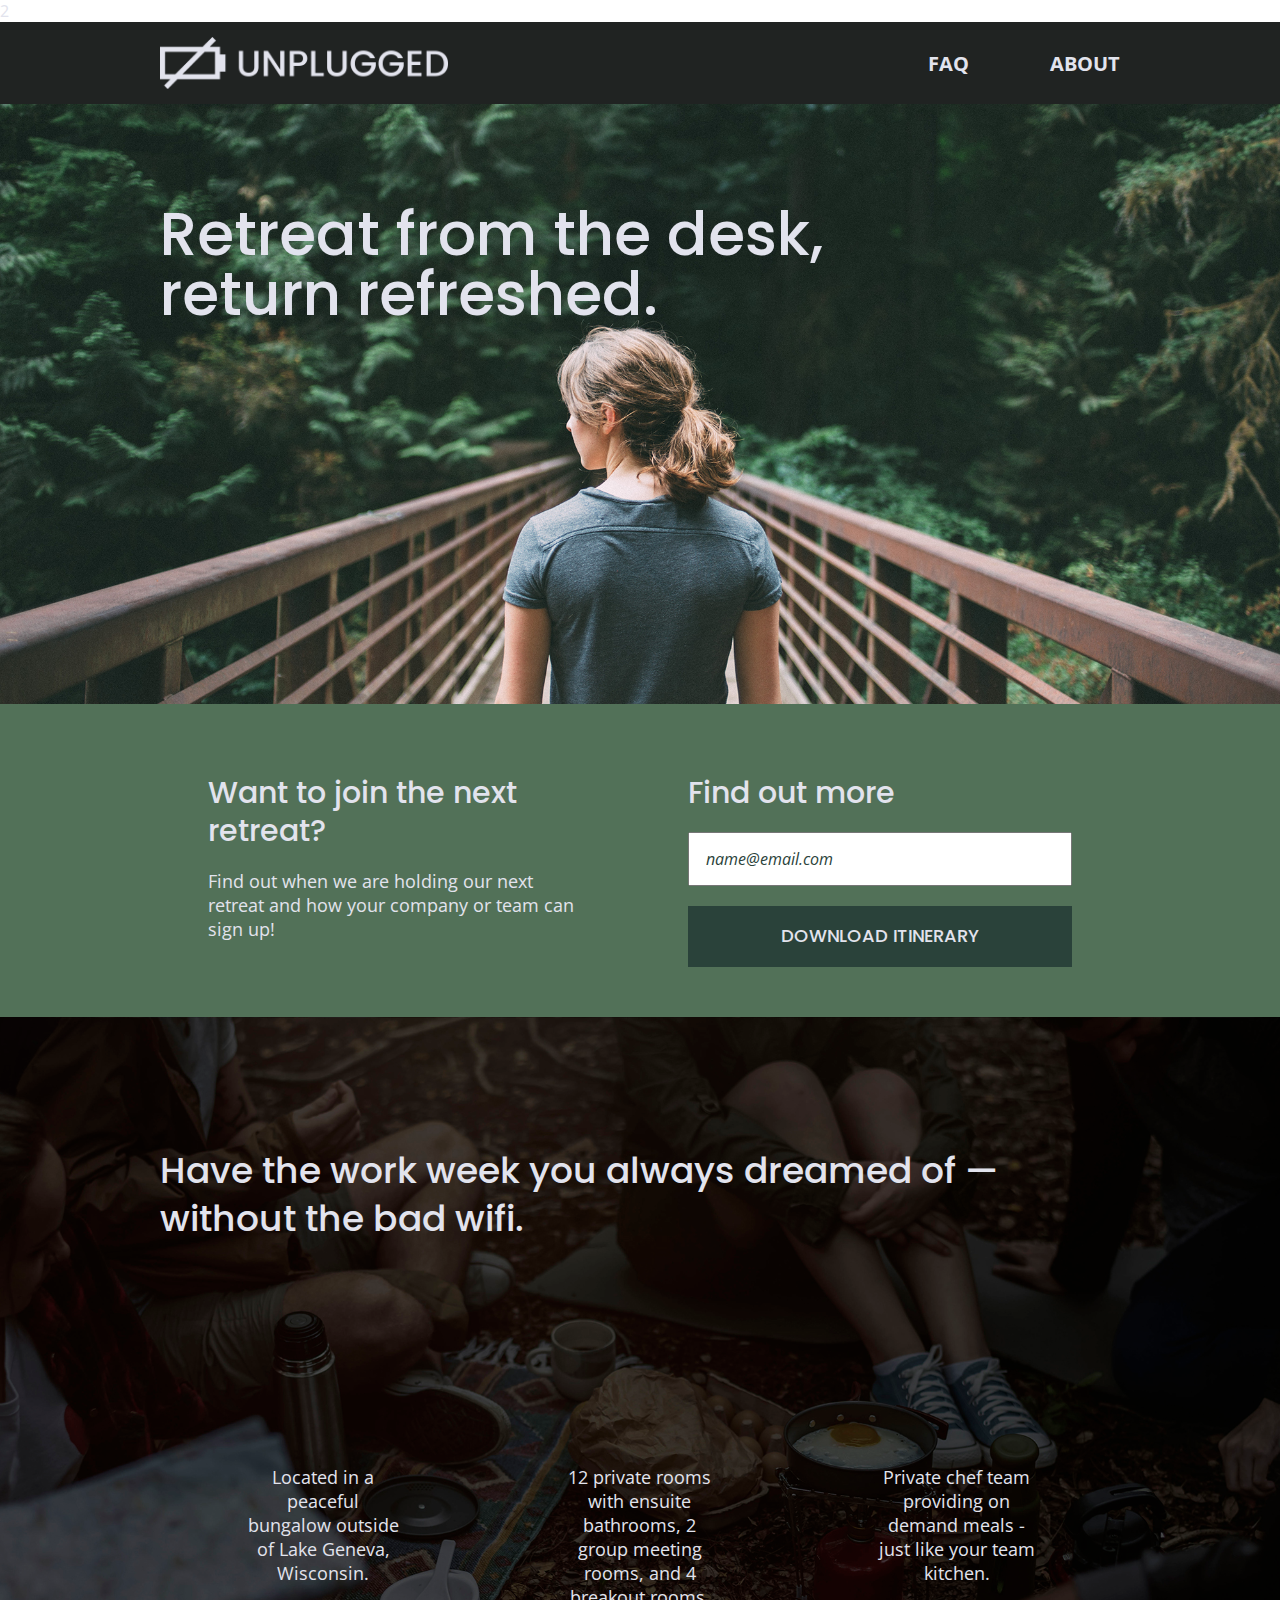
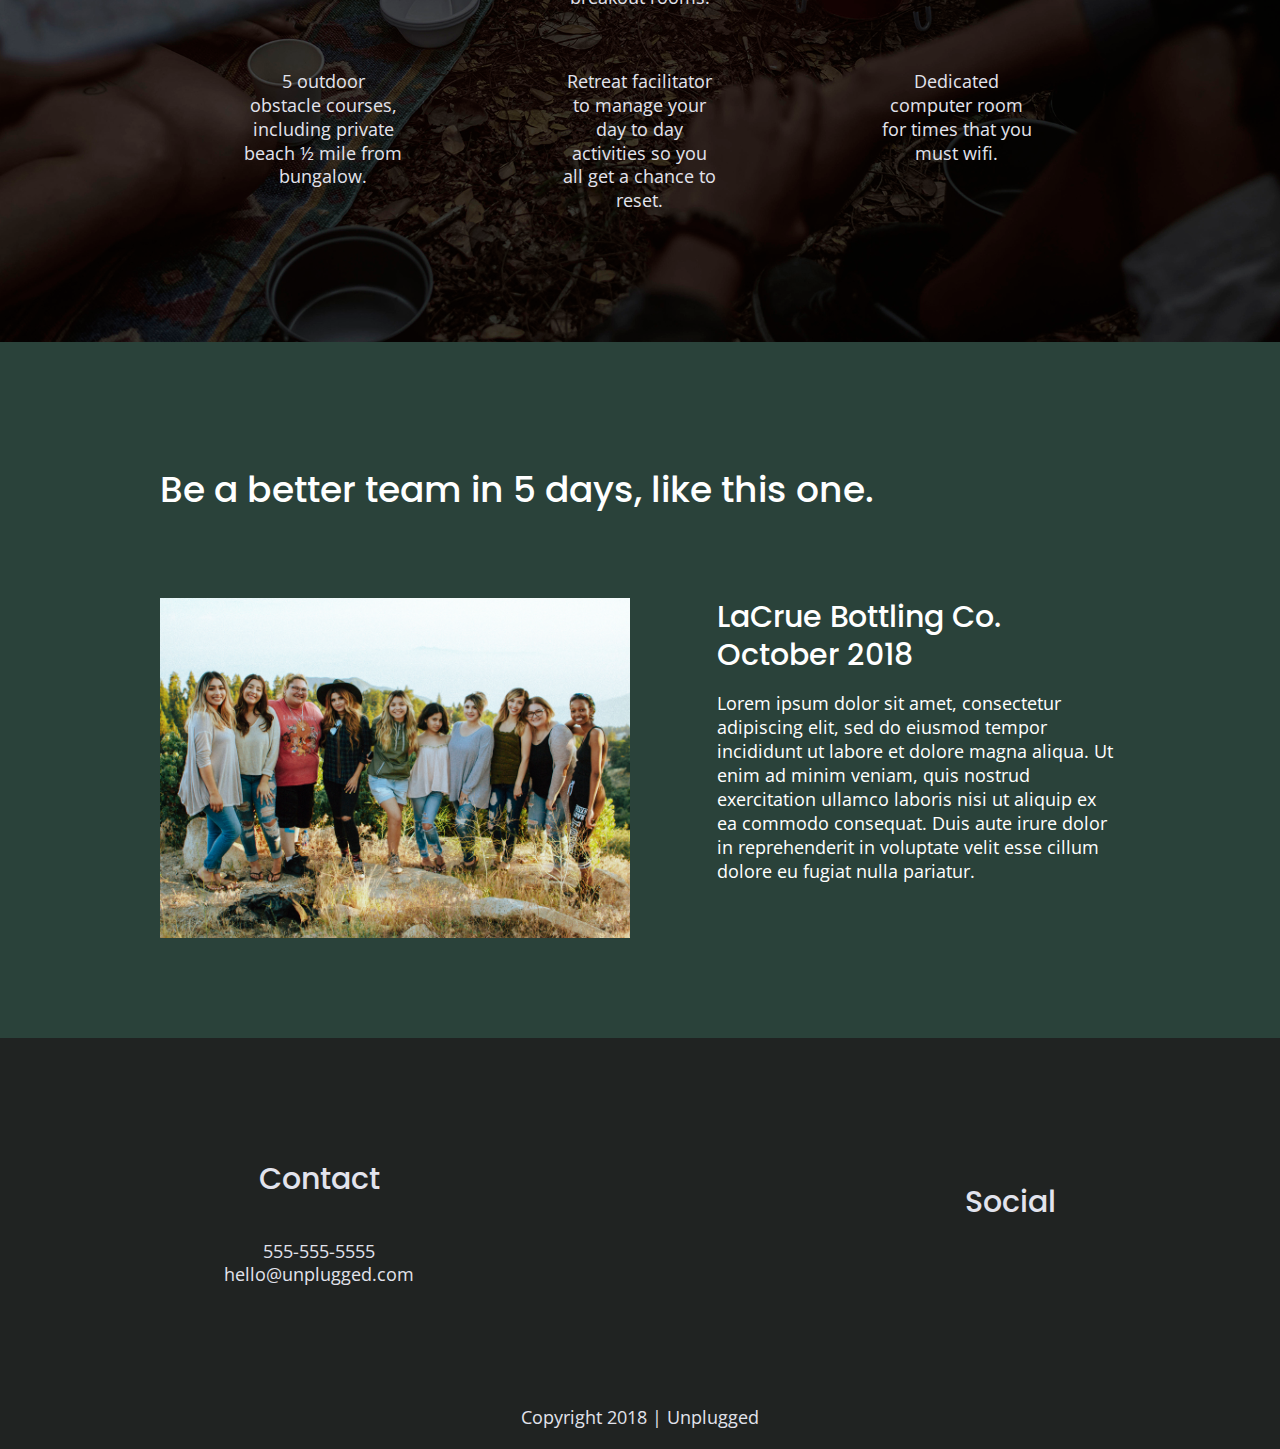
==== commit 6fca81a4: "added icon fonts and tweaked responsiveness" ====
--- a/index.html
+++ b/index.html
@@ -23,8 +23,16 @@
     />
     <link rel="stylesheet" href="css/normalize.css" />
     <link rel="stylesheet" href="css/main.css" />
-
-    <meta name="theme-color" content="#fafafa" />
+    <!-- FontAwesome CDN version 5.5 -->
+    <link
+      rel="stylesheet"
+      href="https://use.fontawesome.com/releases/v5.5.0/css/all.css"
+      integrity="sha384-B4dIYHKNBt8Bc12p+WXckhzcICo0wtJAoU8YZTY5qE0Id1GSseTk6S+L3BlXeVIU"
+      crossorigin="anonymous"
+      <meta
+      name="theme-color"
+      content="#fafafa"
+    />
   </head>
 
   <body>
@@ -77,42 +85,54 @@
           </h2>
           <div class="features-items">
             <article>
-              <p class="fontawesome-icon"></p>
+              <p class="fontawesome-icon">
+                <i class="fas fa-campground"></i>
+              </p>
               <p class="features-item-description">
                 Located in a peaceful bungalow outside of Lake Geneva,
                 Wisconsin.
               </p>
             </article>
             <article>
-              <p class="fontawesome-icon"></p>
+              <p class="fontawesome-icon">
+                <i class="fas fa-bed"></i>
+              </p>
               <p class="features-item-description">
                 12 private rooms with ensuite bathrooms, 2 group meeting rooms,
-                and 4 breakout rooms.           
-              </p>
-            </article>
-            <article>
-              <p class="fontawesome-icon"></p>
+                and 4 breakout rooms.
+              </p>
+            </article>
+            <article>
+              <p class="fontawesome-icon">
+                <i class="fas fa-utensils"></i>
+              </p>
               <p class="features-item-description">
                 Private chef team providing on demand meals - just like your
                 team kitchen.
               </p>
             </article>
             <article>
-              <p class="fontawesome-icon"></p>
+              <p class="fontawesome-icon">
+                <i class="fas fa-shoe-prints"></i>
+              </p>
               <p class="features-item-description">
                 5 outdoor obstacle courses, including private beach ½ mile from
                 bungalow.
               </p>
             </article>
             <article>
-              <p class="fontawesome-icon"></p>
+              <p class="fontawesome-icon">
+                <i class="fas fa-smile"></i>
+              </p>
               <p class="features-item-description">
                 Retreat facilitator to manage your day to day activities so you
                 all get a chance to reset.
               </p>
             </article>
             <article>
-              <p class="fontawesome-icon"></p>
+              <p class="fontawesome-icon">
+                <i class="fas fa-wifi"></i>
+              </p>
               <p class="features-item-description">
                 Dedicated computer room for times that you must wifi.
               </p>
@@ -125,7 +145,10 @@
           <h2>Be a better team in 5 days, like this one.</h2>
           <article>
             <figure>
-              <img src="img/unplugged-retreat-lacrue.jpg" alt="Group of happy people at an outdoor retreat.">
+              <img
+                src="img/unplugged-retreat-lacrue.jpg"
+                alt="Group of happy people at an outdoor retreat."
+              />
             </figure>
             <div>
               <h3>LaCrue Bottling Co. October 2018</h3>
--- a/css/main.css
+++ b/css/main.css
@@ -90,7 +90,7 @@
 /* Global Styles */
 
 html {
-  font-size: 16px;
+  font-size: 1rem;
 }
 
 body {
@@ -103,6 +103,8 @@
 ul,
 ol {
   list-style-type: none;
+  margin: 0;
+  padding: 0;
 }
 
 a {
@@ -126,8 +128,9 @@
 
 p {
   font-size: 0.875em;
-  line-height: 1.285;
-}
+  line-height: 1.285
+}
+
 img {
   width: 100%;
 }
@@ -147,39 +150,33 @@
 
 /* -----------Base Header - Footer Styles-------- */
 
-header,
-footer {
+header {
+  display: flex;
+  justify-content: center;
+  padding: 15px 0;
+  background-color: #202322;
+}
+
+header .content-wrapper {
+  margin: 0;
   display: flex;
   justify-content: center;
   align-items: center;
   flex-flow: row wrap;
-  background-color: #202322;
-}
-
-header {
-  padding: 15px 0;
-}
-
-header .content-wrapper {
-  display: flex;
-  justify-content: center;
-  align-items: center;
-  flex-flow: row wrap;
-  margin: 0;
+}
+
+header figure {
+  width: 60%;
 }
 
 .header-divider {
+  background: #3a3a3a;
+  height: 1px;
   width: 100%;
-  height: 1px;
   margin: 10px 0 20px 0;
-  background-color: #3a3a3a;
 }
 
 header nav {
-  display: flex;
-  justify-content: space-around;
-  align-items: center;
-  flex-flow: row wrap;
   width: 60%;
   font-size: 1.125em;
   font-weight: 700;
@@ -187,9 +184,9 @@
 }
 
 header nav ul {
+  width: 100%;
   display: flex;
   justify-content: space-around;
-  width: 100%;
 }
 
 header nav ul li {
@@ -197,8 +194,11 @@
 }
 
 footer {
+  display: flex;
   flex-direction: column;
+  align-items: center;
   text-align: center;
+  background-color: #202322;
 }
 
 footer p {
@@ -207,7 +207,6 @@
 
 footer .content-wrapper {
   width: 55%;
-  margin: 50px 0;
 }
 
 footer .contact {
@@ -222,13 +221,14 @@
 
 footer .social-icons p {
   display: flex;
-  justify-content: space-around;
+  justify-content: center;
   align-items: center;
 }
 
 footer .copyright {
   margin: 20px 0;
 }
+
 
 /* -----------Mobile Styles - Homepage-------- */
 
@@ -237,12 +237,12 @@
 .hero-area {
   background-image: url("../img/unplugged-retreat.jpg");
   background-size: cover;
-  background-repeat: no-repeat;
+  /* background-repeat: no-repeat; */
   background-position: center;
   min-height: 500px;
   display: flex;
   justify-content: center;
-  flex-flow: row wrap;
+  /* flex-flow: row wrap; */
 }
 
 .hero-area h1 {
@@ -258,8 +258,8 @@
   background-color: #527158;
   display: flex;
   justify-content: center;
-  align-items: center;
-  flex-flow: row wrap;
+  /* align-items: center;
+  flex-flow: row wrap; */
 }
 
 aside .form {
@@ -294,10 +294,10 @@
   background: url('../img/unplugged-retreat-features.jpg');
   background-size: cover;
   background-position: center;
-  background-repeat: no-repeat;
-  display: flex;
-  justify-content: center;
-  flex-flow: row wrap;
+  /* background-repeat: no-repeat; */
+  display: flex;
+  justify-content: center;
+  /* flex-flow: row wrap; */
 }
 
 .features h2 {
@@ -312,8 +312,13 @@
 .features .features-items {
   display: flex;
   justify-content: center;
-  align-items: center;
+  align-items: flex-start;
   flex-flow: row wrap;
+}
+
+.features i {
+  font-size: 3.75em;
+  margin-bottom: 40px;
 }
 
 .features p {
@@ -346,16 +351,32 @@
   background-color: #527158;
   display: flex;
   justify-content: center;
-  align-items: center;
-  flex-flow: row wrap;
+  /* align-items: center;
+  flex-flow: row wrap; */
+}
+
+.map figure {
+  width: 100%;
+  height: 0;
+  padding-bottom: 125%;
+  overflow: hidden;
+  position: relative;
+}
+
+.map iframe {
+  width: 100%;
+  height: 100%;
+  position: absolute;
+  top: 0;
+  left: 0;
 }
 
 .contact-section {
   background-color: #2a423a;
   display: flex;
   justify-content: center;
-  align-items: center;
-  flex-flow: row wrap;
+  /* align-items: center;
+  flex-flow: row wrap; */
 }
 
 .contact-content p {
@@ -369,15 +390,15 @@
   color: white;
   display: flex;
   justify-content: center;
-  align-items: center;
-  flex-flow: row wrap;
+  /* align-items: center;
+  flex-flow: row wrap; */
 }
 
 .faq .content-wrapper {
   margin: 50px 0 0 0;
   display: flex;
   justify-content: center;
-  align-items: center;
+  align-items: flex-start;
   flex-flow: row wrap;
 }
 
@@ -502,7 +523,7 @@
 
   /* Header */
   header {
-    justify-content: space-around;
+    /* justify-content: space-around; */
     padding: 33px 0;
   }
 
@@ -544,7 +565,8 @@
     margin: 50px 0;
     display: flex;
     justify-content: space-between;
-    flex-flow: row wrap;
+    /* flex-flow: row wrap; */
+    align-content: flex-start;
   }
 
   aside .content-wrapper .form-description,
@@ -561,7 +583,7 @@
 
   .features article {
     display: flex;
-    justify-content: center;
+    /* justify-content: center; */
     flex-flow: column wrap;
     align-items: center;
     flex-basis: 50%;
@@ -595,13 +617,14 @@
 
   footer .content-wrapper {
     width: 65%;
-    margin: 100px 0;
+    /* margin: 100px 0; */
   }
 
   footer .footer-content {
     display: flex;
     justify-content: space-between;
     align-items: center;
+    flex-direction: row;
   }
 
   footer .contact {
@@ -624,12 +647,16 @@
   .mission-content {
     display: flex;
     justify-content: space-between;
-    align-items: center;
+    align-items: flex-start;
     padding-top: 20px;
   }
 
   .mission-content p {
     width: 45%;
+  }
+
+  .map figure {
+    padding-bottom: 45.5%;
   }
 
   .contact-section .content-wrapper h2 {
@@ -669,15 +696,16 @@
 
 @media only screen and (min-width: 1200px) {
   /* Desktop styles here */
-
+  /* General Styles */
+  .content-wrapper {
+    max-width: 960px;
+  }
+
+  /* Header */
   header {
     padding: 15px 0;
   }
-
-  .content-wrapper {
-    max-width: 960px;
-  }
-
+ 
   h2 {
     font-size: 2.25em;
   }
@@ -706,7 +734,7 @@
 
   aside .content-wrapper .form-description,
   aside .content-wrapper .form {
-    width: 30%;
+    width: 40%;
   }
 
   .form-description p {
@@ -736,7 +764,10 @@
   }
 
   /* About Page */
-
+  .map figure {
+    padding-bottom: 37.5%;
+  }
+  
   .mission h2,
   .contact-section .content-wrapper h2 {
     width: 95%;
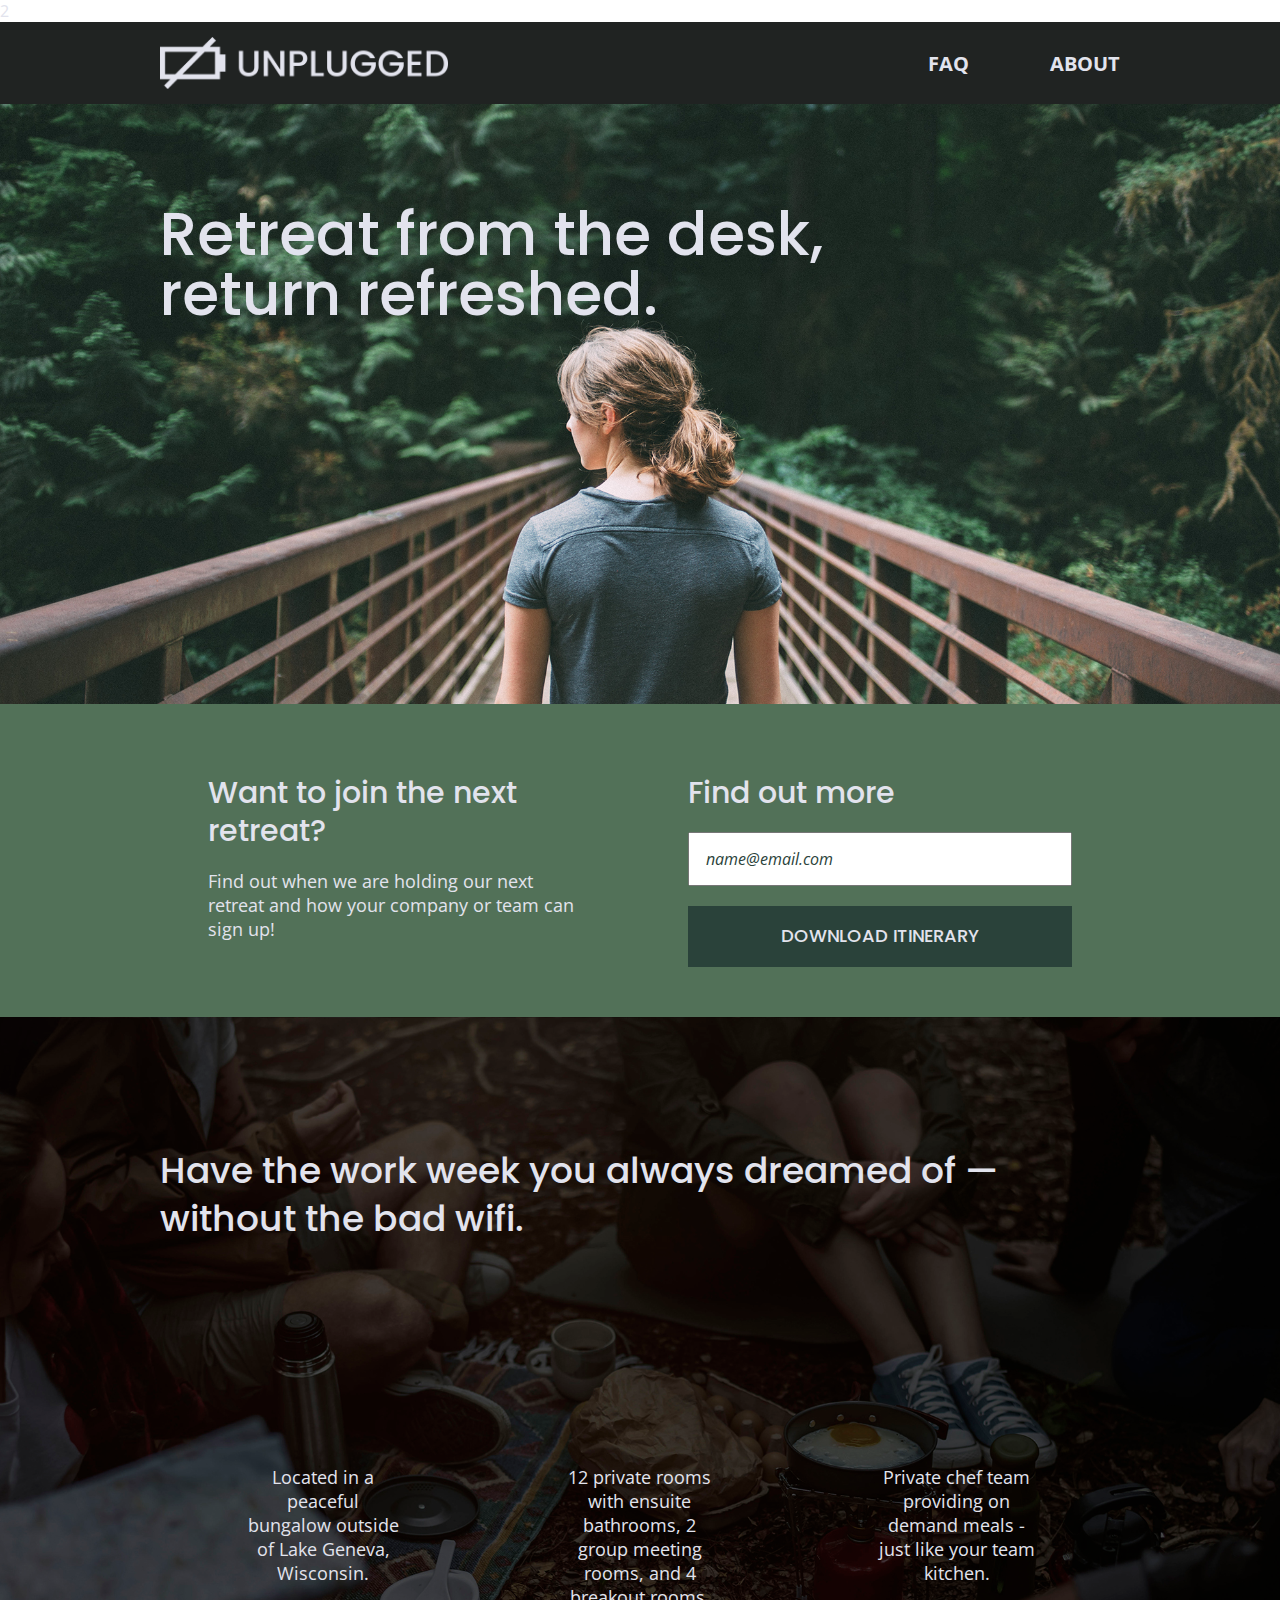
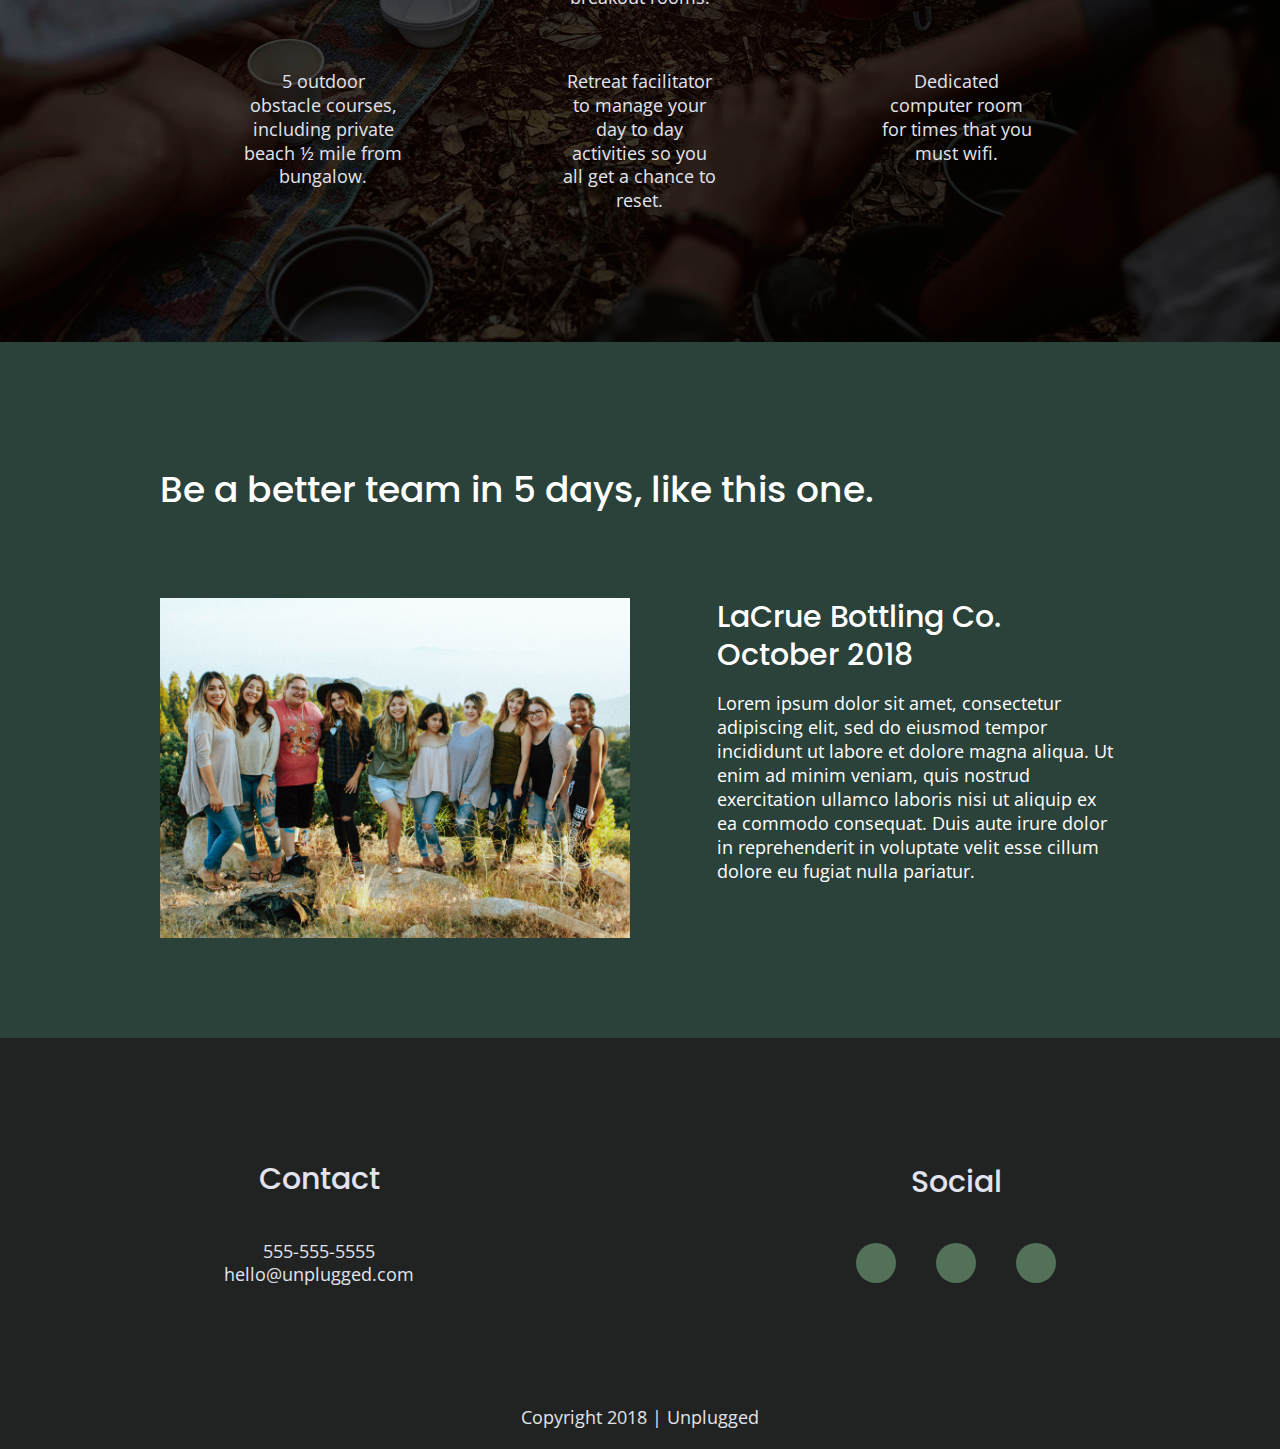
==== commit 0f522c7a: "added footer social icons" ====
--- a/index.html
+++ b/index.html
@@ -184,17 +184,16 @@
               <p>
                 <a
                   href="https://www.facebook.com/Skillcrush/"
-                  target="_blank"
-                ></a>
-              </p>
-              <p>
-                <a href="https://twitter.com/Skillcrush" target="_blank"></a>
+                  target="_blank"><i class="fab fa-facebook"></i></a>
+              </p>
+              <p>
+                <a href="https://twitter.com/Skillcrush" 
+                  target="_blank"><i class="fab fa-twitter"></i></a>
               </p>
               <p>
                 <a
                   href="https://www.instagram.com/skillcrush/"
-                  target="_blank"
-                ></a>
+                  target="_blank"><i class="fab fa-instagram"></i></a>
               </p>
             </div>
           </div>
--- a/css/main.css
+++ b/css/main.css
@@ -220,9 +220,17 @@
 }
 
 footer .social-icons p {
+  background-color: #527158;
+  border-radius: 50%;
+  width: 40px;
+  height: 40px;
   display: flex;
   justify-content: center;
   align-items: center;
+}
+
+footer .social-icons p i {
+  font-size: 1.3125em;
 }
 
 footer .copyright {
@@ -639,6 +647,12 @@
   footer p {
     line-height: 1.285;
   }
+
+  footer .social-icons {
+    width: 12.5em;
+    justify-content: space-between;
+  }
+
   footer .copyright {
     width: 100%;
   }
@@ -767,7 +781,7 @@
   .map figure {
     padding-bottom: 37.5%;
   }
-  
+
   .mission h2,
   .contact-section .content-wrapper h2 {
     width: 95%;
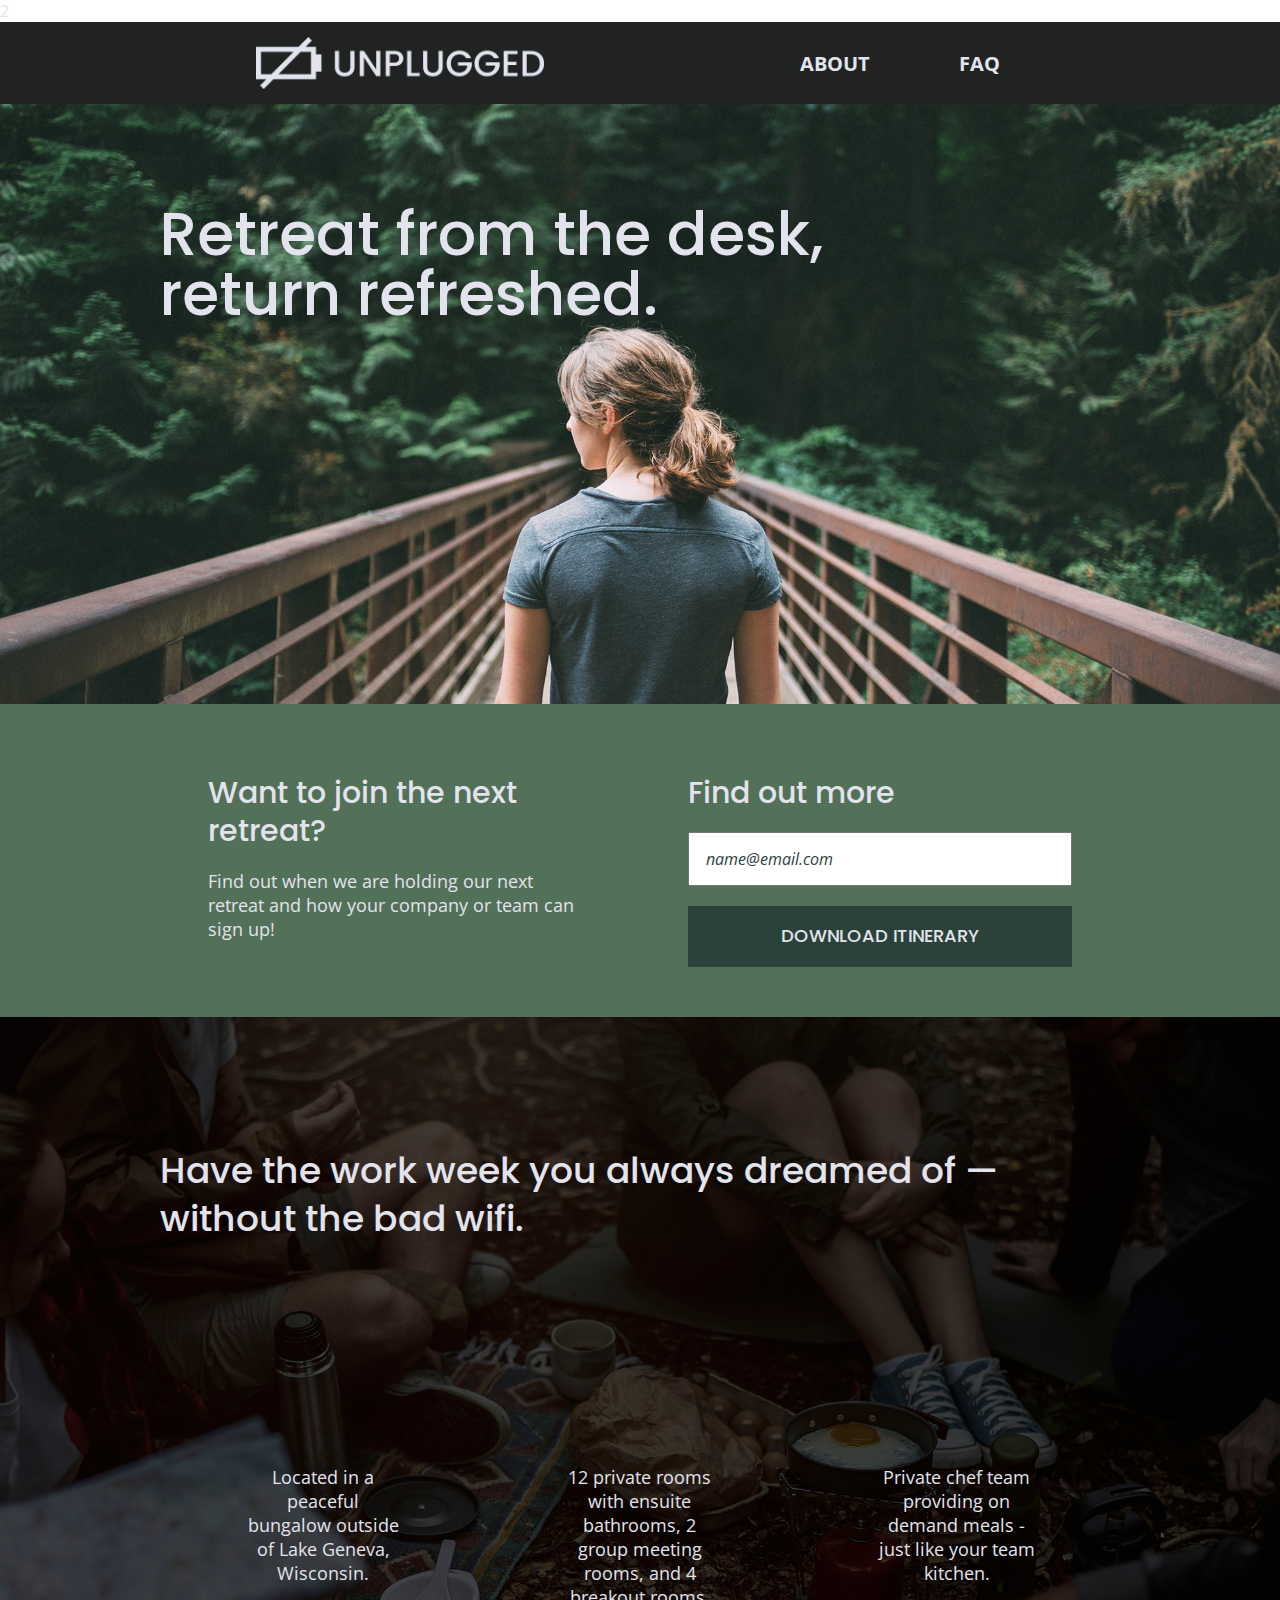
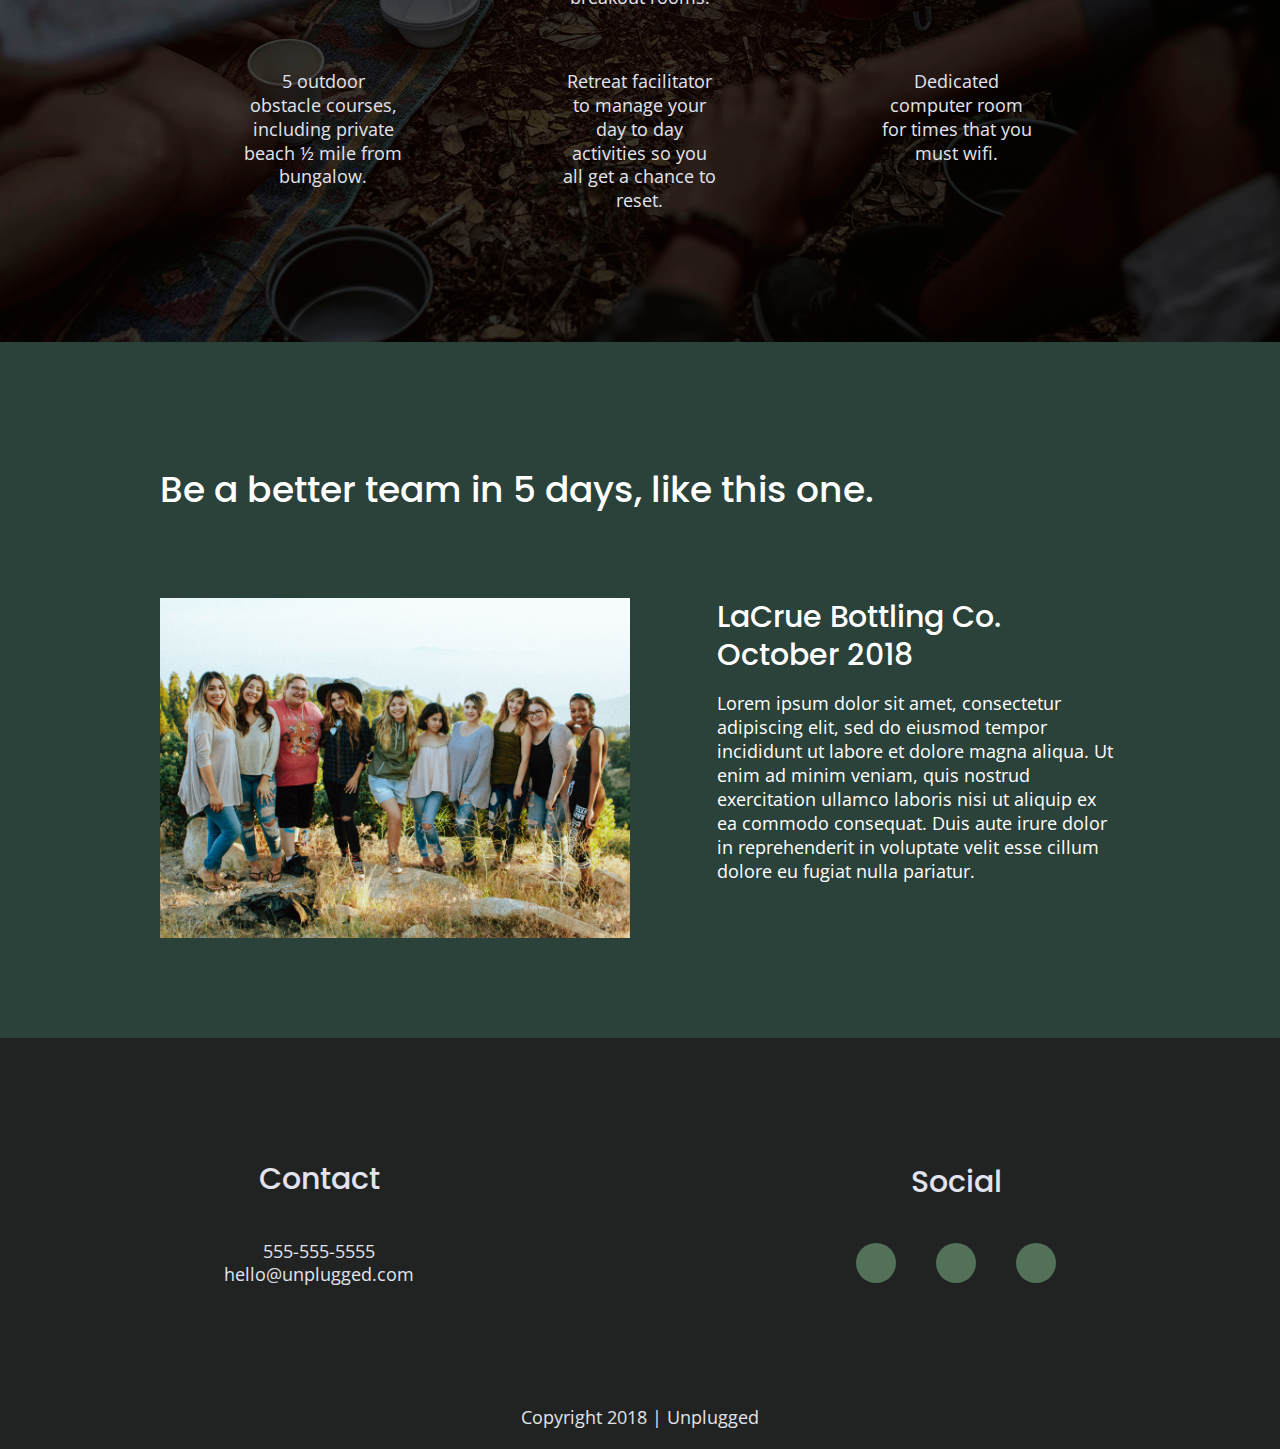
==== commit 7935ad07: "fixed nav bar spacing in tablet mode" ====
--- a/index.html
+++ b/index.html
@@ -40,15 +40,15 @@
     <header>
       <div class="content-wrapper">
         <figure>
-          <a href="#">
-            <img src="img/unpluggedlogo.png" alt="unplugged logo" />
+          <a href="../index.html">
+            <img src="../img/unpluggedlogo.png" alt="unplugged logo" />
           </a>
         </figure>
         <div class="header-divider"></div>
         <nav>
           <ul>
-            <li><a href="faq/index.html">FAQ</a></li>
-            <li><a href="about/index.html">About</a></li>
+            <li><a href="about/index.html" target="">About</a></li>
+            <li><a href="faq/index.html" target="">FAQ</a></li>
           </ul>
         </nav>
       </div>
--- a/css/main.css
+++ b/css/main.css
@@ -531,13 +531,15 @@
 
   /* Header */
   header {
-    /* justify-content: space-around; */
+    justify-content: space-around;
     padding: 33px 0;
   }
 
   header .content-wrapper {
+    
     width: 100%;
-    justify-content: space-between;
+    justify-content: space-around;
+    
   }
 
   header figure {
@@ -545,11 +547,13 @@
   }
 
   header nav {
-    width: 20%;
-  }
-
-  header nav ul {
-    justify-content: space-between;
+    width: 30%;
+  }
+
+    header nav ul {
+    justify-content: space-around;
+    padding: 0 20px;
+   
   }
 
   .header-divider {
